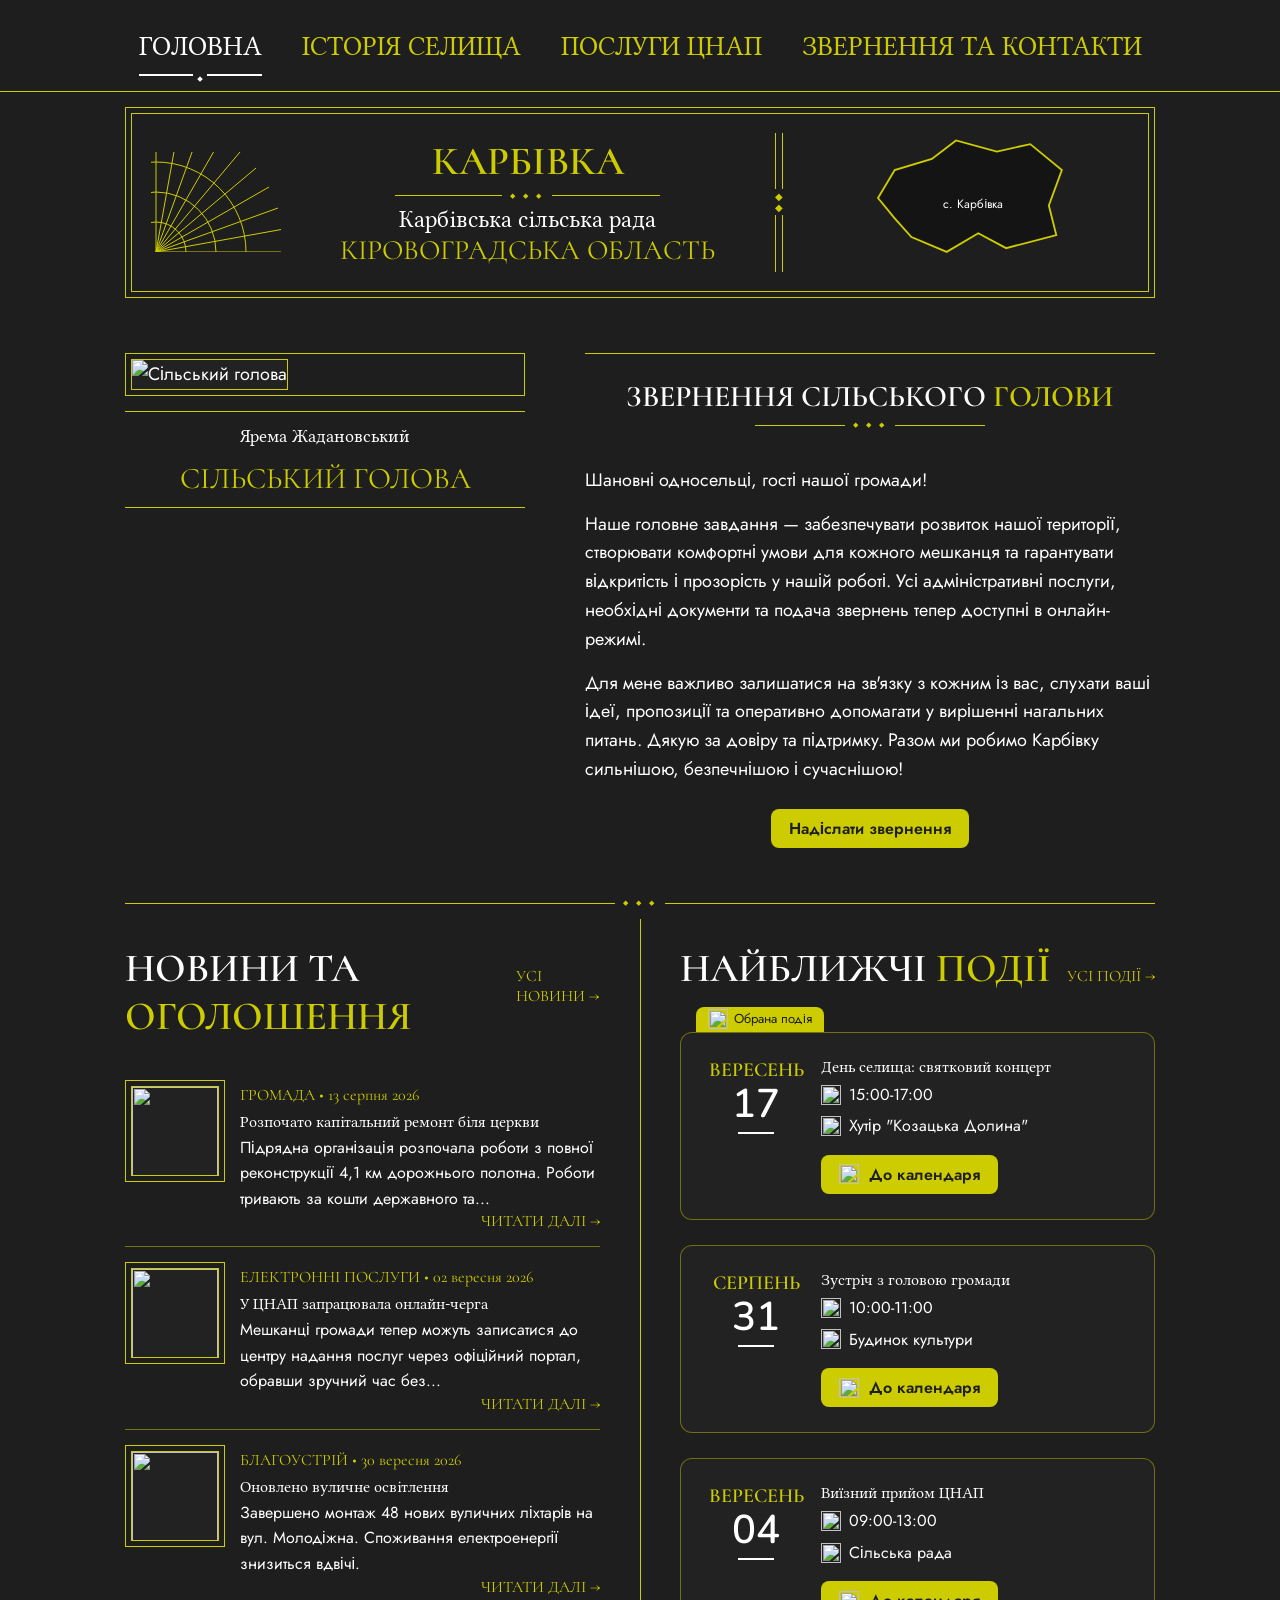
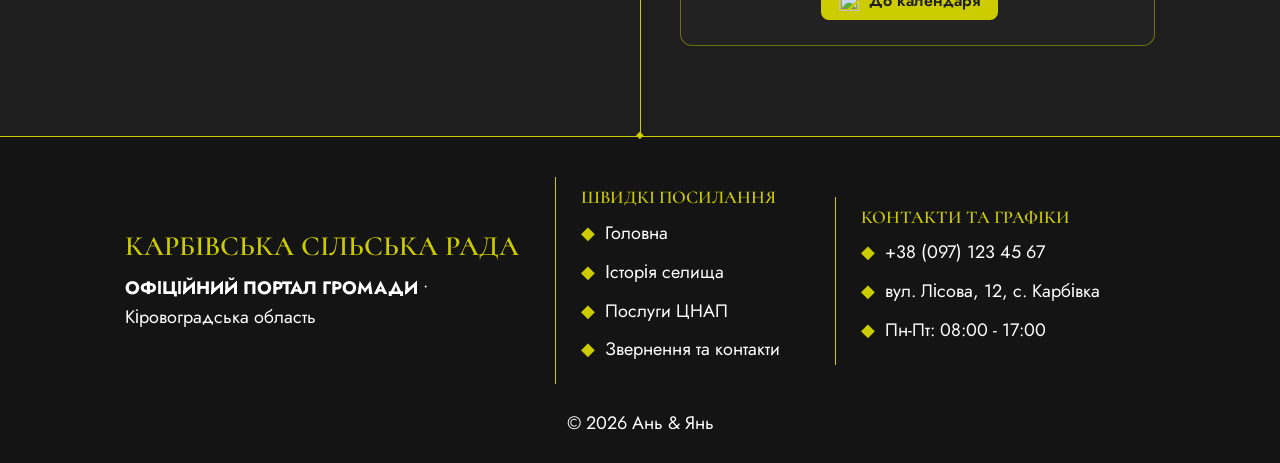
==== index.html @ 9ec7e007 "Individual task" ====
<!doctype html>
<html lang="uk">
	<head>
		<meta charset="utf-8" />
		<meta name="viewport" content="width=device-width,initial-scale=1" />
		<title>Головна — Карбівська сільська рада</title>
		<link rel="stylesheet" href="css/reset.css" />
		<link rel="stylesheet" href="css/base.css" />
		<link rel="stylesheet" href="css/components.css" />
		<link rel="stylesheet" href="css/layout.css" />
		<link rel="stylesheet" href="css/home.css" />
		<link rel="stylesheet" href="css/responsive.css" />
	</head>
	<body data-p="home">
		<!-- Шапка сайту -->
		<header class="top">
			<button class="burger" aria-label="Меню">
				<img class="" src="img/icons/menu.svg" alt="" />
			</button>
			<nav id="nav">
				<a href="index.html" class="on">Головна</a>
				<a href="history.html">Історія селища</a>
				<a href="services.html">Послуги ЦНАП</a>
				<a href="contact.html">Звернення та контакти</a>
			</nav>
		</header>
		<main>
			<section class="wrap">
				<div class="frame ban">
					<svg class="fan" viewBox="0 0 120 100" aria-hidden="true">
						<line x1="0" y1="100" x2="130" y2="100" />
						<line x1="0" y1="100" x2="128" y2="77" />
						<line x1="0" y1="100" x2="122" y2="56" />
						<line x1="0" y1="100" x2="113" y2="35" />
						<line x1="0" y1="100" x2="100" y2="16" />
						<line x1="0" y1="100" x2="84" y2="0" />
						<line x1="0" y1="100" x2="65" y2="-13" />
						<line x1="0" y1="100" x2="44" y2="-22" />
						<line x1="0" y1="100" x2="23" y2="-28" />
						<line x1="0" y1="100" x2="0" y2="-30" />
						<circle cx="0" cy="100" r="30" />
						<circle cx="0" cy="100" r="60" />
						<circle cx="0" cy="100" r="90" />
					</svg>
					<div class="bt">
						<h1>Карбівка</h1>
						<div class="dv"></div>
						<h2>Карбівська сільська рада</h2>
						<p>Кіровоградська область</p>
					</div>
					<span class="sep"></span>
					<div class="mapbox">
						<svg class="map" viewBox="0 0 220 140" aria-hidden="true">
							<path
								d="M12 70 L30 40 L70 28 L96 8 L140 20 L176 12 L210 40 L196 78 L204 110 L150 124 L120 108 L86 128 L48 112 L30 92Z"
							/>
						</svg>
						<small>с. Карбівка</small>
					</div>
				</div>
			</section>
			<section class="wrap addr">
				<figure class="mayor">
					<div class="pframe"><img src="img/mayor.jpg" alt="Сільський голова" /></div>
					<figcaption>
						<span>Ярема Жадановський</span>
						<b>Сільський голова</b>
					</figcaption>
				</figure>
				<div class="mtxt">
					<h2 class="ttl">
						ЗВЕРНЕННЯ СІЛЬСЬКОГО
						<em>ГОЛОВИ</em>
					</h2>
					<div class="dv s"></div>
					<p>Шановні односельці, гості нашої громади!</p>
					<p>
						Наше головне завдання — забезпечувати розвиток нашої території, створювати комфортні
						умови для кожного мешканця та гарантувати відкритість і прозорість у нашій роботі. Усі
						адміністративні послуги, необхідні документи та подача звернень тепер доступні в
						онлайн-режимі.
					</p>
					<p>
						Для мене важливо залишатися на зв'язку з кожним із вас, слухати ваші ідеї, пропозиції та
						оперативно допомагати у вирішенні нагальних питань. Дякую за довіру та підтримку. Разом
						ми робимо Карбівку сильнішою, безпечнішою і сучаснішою!
					</p>
					<a class="btn" href="contact.html">Надіслати звернення</a>
				</div>
			</section>
			<div class="wrap"><div class="dv"></div></div>
			<section class="wrap two">
				<div>
					<div class="hd">
						<h2>
							НОВИНИ ТА
							<em>ОГОЛОШЕННЯ</em>
						</h2>
						<a href="#">УСІ НОВИНИ →</a>
					</div>
					<article class="nw">
						<div class="pframe"><img src="img/n1.jpg" alt="" /></div>
						<div>
							<small>ГРОМАДА • 13 серпня 2026</small>
							<h3>Розпочато капітальний ремонт біля церкви</h3>
							<p>
								Підрядна організація розпочала роботи з повної реконструкції 4,1 км дорожнього
								полотна. Роботи тривають за кошти державного та...
							</p>
							<a href="#">ЧИТАТИ ДАЛІ →</a>
						</div>
					</article>
					<article class="nw">
						<div class="pframe"><img src="img/n2.jpg" alt="" /></div>
						<div>
							<small>ЕЛЕКТРОННІ ПОСЛУГИ • 02 вересня 2026</small>
							<h3>У ЦНАП запрацювала онлайн-черга</h3>
							<p>
								Мешканці громади тепер можуть записатися до центру надання послуг через офіційний
								портал, обравши зручний час без...
							</p>
							<a href="#">ЧИТАТИ ДАЛІ →</a>
						</div>
					</article>
					<article class="nw">
						<div class="pframe"><img src="img/n3.jpg" alt="" /></div>
						<div>
							<small>БЛАГОУСТРІЙ • 30 вересня 2026</small>
							<h3>Оновлено вуличне освітлення</h3>
							<p>
								Завершено монтаж 48 нових вуличних ліхтарів на вул. Молодіжна. Споживання
								електроенергії знизиться вдвічі.
							</p>
							<a href="#">ЧИТАТИ ДАЛІ →</a>
						</div>
					</article>
				</div>
				<div>
					<div class="hd">
						<h2>
							НАЙБЛИЖЧІ
							<em>ПОДІЇ</em>
						</h2>
						<a href="#">УСІ ПОДІЇ →</a>
					</div>
					<article class="card evt" data-date="2026-09-17" data-from="15:00" data-to="17:00">
						<span class="tag">
							<img class="ic" src="img/icons/star.svg" alt="" />
							Обрана подія
						</span>
						<div class="dt">
							ВЕРЕСЕНЬ
							<b>17</b>
						</div>
						<div>
							<h3>День селища: святковий концерт</h3>
							<p>
								<img class="ic" src="img/icons/clock.svg" alt="" />
								15:00-17:00
							</p>
							<p>
								<img class="ic" src="img/icons/location.svg" alt="" />
								<span class="pl">Хутір "Козацька Долина"</span>
							</p>
							<button class="btn" type="button">
								<img class="ic" src="img/icons/calendar.svg" alt="" />
								До календаря
							</button>
						</div>
					</article>
					<article class="card evt" data-date="2026-08-31" data-from="10:00" data-to="11:00">
						<div class="dt">
							СЕРПЕНЬ
							<b>31</b>
						</div>
						<div>
							<h3>Зустріч з головою громади</h3>
							<p>
								<img class="ic" src="img/icons/clock.svg" alt="" />
								10:00-11:00
							</p>
							<p>
								<img class="ic" src="img/icons/location.svg" alt="" />
								<span class="pl">Будинок культури</span>
							</p>
							<button class="btn" type="button">
								<img class="ic" src="img/icons/calendar.svg" alt="" />
								До календаря
							</button>
						</div>
					</article>
					<article class="card evt" data-date="2026-09-04" data-from="09:00" data-to="13:00">
						<div class="dt">
							ВЕРЕСЕНЬ
							<b>04</b>
						</div>
						<div>
							<h3>Виїзний прийом ЦНАП</h3>
							<p>
								<img class="ic" src="img/icons/clock.svg" alt="" />
								09:00-13:00
							</p>
							<p>
								<img class="ic" src="img/icons/location.svg" alt="" />
								<span class="pl">Сільська рада</span>
							</p>
							<button class="btn" type="button">
								<img class="ic" src="img/icons/calendar.svg" alt="" />
								До календаря
							</button>
						</div>
					</article>
				</div>
			</section>
		</main>
		<!-- Футер сайту -->
		<footer class="ft">
			<div class="wrap fg">
				<div>
					<h3>Карбівська сільська рада</h3>
					<p>
						<b>ОФІЦІЙНИЙ ПОРТАЛ ГРОМАДИ</b>
						• Кіровоградська область
					</p>
				</div>
				<div class="fc">
					<h4>Швидкі посилання</h4>
					<a href="index.html">Головна</a>
					<a href="history.html">Історія селища</a>
					<a href="services.html">Послуги ЦНАП</a>
					<a href="contact.html">Звернення та контакти</a>
				</div>
				<div class="fc">
					<h4>Контакти та графіки</h4>
					<p>+38 (097) 123 45 67</p>
					<p>вул. Лісова, 12, с. Карбівка</p>
					<p>Пн-Пт: 08:00 - 17:00</p>
				</div>
			</div>
			<p class="cp">© 2026 Ань &amp; Янь</p>
		</footer>
		<script src="js/common/utils.js"></script>
		<script src="js/common/nav.js"></script>
		<script src="js/pages/home.js"></script>
	</body>
</html>
---- css/base.css ----
/* Шрифти з Google Fonts */
@import url("https://fonts.googleapis.com/css2?family=Cormorant:wght@500;600;700&family=Jost:wght@400;500;600&family=Libertinus+Serif:wght@400;600&family=Nunito:wght@600;700&display=swap");

:root {
	/* ширина сторінки */
	--width: 1440px;
	--content-width: 1190px;

	/* кольори */
	--color-accent: #CCCC00;
	--color-bg: #1E1E1E;
	--color-bg-dark: #141414;
	--color-white: #FFFFFF;
	--color-text: #FFFFFF;
	--color-card: #222222;
	--color-muted: #B9B9A8;
	--color-error: #FF7A6B;

	/* шрифти */
	--font-head: "Cormorant", Georgia, serif;
	--font-menu: "Libertinus Serif", Georgia, serif;
	--font-text: "Jost", Arial, sans-serif;
	--font-num: "Nunito", Arial, sans-serif;

	/* жирність шрифту */
	--fw-regular: 400;
	--fw-medium: 500;
	--fw-semibold: 600;
	--fw-bold: 700;

	/* розміри тексту */
	--size-menu: 30px; /* пункти меню */
	--size-h1: 48px; /* назва сайту в банері */
	--size-h2: 40px; /* заголовки секцій */
	--size-h3: 22px; /* підзаголовки */
	--size-num: 40px; /* числа (дати подій) */
	--size-p: 18px; /* основний текст */

	/* відступи */
	--space-xs: 10px;
	--space-sm: 15px;
	--space-md: 25px;
	--space-lg: 40px;
	--space-side: 125px; /* бокові поля контенту */
	--space-top: 40px; /* відступ зверху */

	/* скруглення кутів */
	--radius-sm: 8px;
	--radius-md: 10px;
}

html {
	scroll-behavior: smooth;
}

body {
	font-family: var(--font-text);
	font-weight: var(--fw-regular);
	font-size: var(--size-p);
	line-height: 1.6;
	color: var(--color-text);
	background: var(--color-bg);
	overflow-x: hidden;
}

a {
	color: inherit;
}

h1, h2, h3, h4 {
	font-family: var(--font-head);
	font-weight: var(--fw-semibold);
	line-height: 1.2;
	color: var(--color-accent);
	text-transform: uppercase;
}

h1 { font-size: var(--size-h1); }
h2 { font-size: var(--size-h2); }
h3 { font-size: var(--size-h3); }
h4 { font-size: var(--size-p); }

em {
	font-style: normal;
	color: var(--color-accent);
}

/* Контейнер контенту з боковими полями */
.wrap {
	max-width: var(--width);
	margin: 0 auto;
	padding-inline: var(--space-side);
}

/* Вертикальні відступи секцій */
.sec {
	padding-block: var(--space-lg);
}

/* Темний фон секції */
.alt {
	background: var(--color-bg-dark);
	--bg-sec: var(--color-bg-dark);
}
---- css/components.css ----
/* Елементи, що повторюються: заголовки, розділювачі, кнопки, рамки, картки, іконки */

.ttl {
	text-align: center;
	font-size: clamp(26px, 4vw, var(--size-h2));
	margin-bottom: var(--space-xs);
}
.dv {
	position: relative;
	height: 1px;
	background: var(--color-accent);
	margin: var(--space-sm) 0;
}
.dv::after {
	content: '◆ ◆ ◆';
	position: absolute;
	left: 50%;
	top: 50%;
	transform: translate(-50%, -50%);
	padding: 0 8px;
	background: var(--bg-sec, var(--color-bg));
	color: var(--color-accent);
	font-size: 7px;
	line-height: 1;
	letter-spacing: 3px;
	white-space: nowrap;
}
.dv.s {
	width: 230px;
	margin: 0 auto var(--space-lg);
}
.btn {
	display: inline-flex;
	align-items: center;
	gap: var(--space-xs);
	background: var(--color-accent);
	color: var(--color-bg);
	font: var(--fw-semibold) 16px var(--font-text);
	padding: 8px 18px;
	border-radius: var(--radius-sm);
	transition: 0.2s;
}
.btn:hover {
	box-shadow: 0 0 14px var(--color-accent);
}
.btn.full {
	display: flex;
	justify-content: center;
	margin-top: var(--space-sm);
}
.frame {
	border: 1px solid var(--color-accent);
	outline: 1px solid var(--color-accent);
	outline-offset: -7px;
	padding: var(--space-md);
}
.pframe {
	border: 1px solid var(--color-accent);
	padding: 5px;
}
.pframe img {
	width: 100%;
	border: 1px solid var(--color-accent);
	object-fit: cover;
	background: var(--color-card);
}
.card {
	background: var(--color-card);
	border: 1px solid rgba(204, 204, 0, 0.45);
	border-radius: 12px;
	padding: var(--space-md);
	transition: 0.25s;
}
.card:hover {
	border-color: var(--color-accent);
	box-shadow: 0 0 22px rgba(204, 204, 0, 0.45);
}
.dia {
	display: grid;
	place-items: center;
	flex: none;
	width: 44px;
	height: 44px;
	margin: 8px 16px 8px 8px;
	border: 1px solid var(--color-accent);
	transform: rotate(45deg);
}
.dia img {
	transform: rotate(-45deg);
	width: 20px;
	height: 20px;
}
.sq {
	display: grid;
	place-items: center;
	flex: none;
	width: 40px;
	height: 40px;
	border: 1px solid var(--color-accent);
}
.sq img {
	width: 20px;
	height: 20px;
}
.ic {
	display: inline-block;
	width: 20px;
	height: 20px;
	vertical-align: middle;
}
.grid3 {
	display: grid;
	grid-template-columns: repeat(3, 1fr);
	gap: var(--space-md);
}
.grid3 h3 {
	display: flex;
	align-items: center;
	gap: var(--space-sm);
	margin-bottom: var(--space-sm);
}
.grid3 ul {
	list-style: none;
}
.grid3 li {
	margin: var(--space-xs) 0;
}
.grid3 li::before {
	content: '◆';
	color: var(--color-accent);
	font-size: 10px;
	margin-right: var(--space-xs);
}
.grid3 p {
	margin: var(--space-xs) 0;
}
.grid3.o {
	grid-template-columns: repeat(6, 1fr);
}
.o .card {
	grid-column: span 2;
}
.o .card:nth-child(4) {
	grid-column: 2/4;
}
.o .card:nth-child(5) {
	grid-column: 4/6;
}
.mut {
	text-align: center;
	color: var(--color-muted);
}
---- css/layout.css ----
/* Шапка з меню, бургер і футер (спільні для всіх сторінок) */

.top {
	padding: var(--space-md) var(--space-side) var(--space-sm);
	border-bottom: 1px solid var(--color-accent);
	text-align: center;
}
.burger {
	display: none;
	margin: 0 auto;
	padding: 6px 12px;
	border: 1px solid var(--color-accent);
}
.burger img {
	width: 26px;
}
nav {
	display: flex;
	justify-content: center;
	gap: clamp(20px, 3.5vw, var(--space-lg));
}
nav a {
	position: relative;
	padding-bottom: 6px;
	font-family: var(--font-menu);
	font-size: clamp(18px, 2.1vw, var(--size-menu));
	text-transform: uppercase;
	color: var(--color-accent);
}
nav a.on {
	color: var(--color-white);
	border-bottom: 2px solid var(--color-white);
}
nav a.on::after {
	content: '◆';
	position: absolute;
	left: 50%;
	bottom: -9px;
	transform: translateX(-50%);
	padding: 0 4px;
	background: var(--color-bg);
	color: var(--color-white);
	font-size: 9px;
	line-height: 1;
}
.ft {
	position: relative;
	border-top: 1px solid var(--color-accent);
	background: var(--color-bg-dark);
	padding-top: var(--space-lg);
}
.ft::before {
	content: '◆';
	position: absolute;
	top: -7px;
	left: 50%;
	transform: translateX(-50%);
	color: var(--color-accent);
	font-size: 10px;
	line-height: 1;
}
.fg {
	display: grid;
	grid-template-columns: 1fr 280px 320px;
	align-items: center;
}
.fg > div {
	padding: var(--space-xs) var(--space-md);
}
.fg > div:first-child {
	padding-left: 0;
}
.fg h3 {
	font-size: 28px;
	margin-bottom: var(--space-xs);
}
.fc {
	border-left: 1px solid var(--color-accent);
}
.fc h4 {
	margin-bottom: var(--space-xs);
}
.fc a,
.fc p {
	display: block;
	margin: var(--space-xs) 0;
}
.fc a::before,
.fc p::before {
	content: '◆';
	color: var(--color-accent);
	margin-right: var(--space-xs);
}
.cp {
	padding: var(--space-md);
	text-align: center;
}
---- css/home.css ----
/* Головна: банер, звернення голови, новини та події */

.ban {
	display: grid;
	grid-template-columns: 140px 1fr 30px 320px;
	align-items: center;
	gap: var(--space-sm);
	margin-block: var(--space-sm);
}
.fan {
	width: 130px;
	height: 100px;
	fill: none;
	stroke: var(--color-accent);
	stroke-width: 1;
}
.bt {
	text-align: center;
}
.bt h1 {
	font-size: clamp(32px, 4vw, var(--size-h2));
}
.bt .dv {
	width: 60%;
	margin: var(--space-xs) auto;
}
.bt h2 {
	font: var(--fw-regular) 24px var(--font-menu);
	color: var(--color-white);
	text-transform: none;
}
.bt p {
	font: var(--fw-regular) 28px var(--font-head);
	color: var(--color-accent);
	text-transform: uppercase;
}
.sep {
	position: relative;
	justify-self: center;
	align-self: stretch;
	width: 8px;
	border-inline: 1px solid var(--color-accent);
}
.sep::after {
	content: '◆\A◆';
	white-space: pre;
	position: absolute;
	top: 50%;
	left: 50%;
	transform: translate(-50%, -50%);
	padding: 2px 0;
	background: var(--color-bg);
	color: var(--color-accent);
	font-size: 10px;
	line-height: 1.1;
}
.mapbox {
	position: relative;
}
.map {
	width: 100%;
	height: 130px;
	fill: var(--color-bg-dark);
	stroke: var(--color-accent);
	stroke-width: 2;
}
.mapbox small {
	position: absolute;
	left: 42%;
	top: 45%;
	font-size: 12px;
}
.addr {
	display: grid;
	grid-template-columns: 400px 1fr;
	gap: 60px;
	padding-block: var(--space-lg);
}
.mayor img {
	aspect-ratio: 4/5;
}
.mayor figcaption {
	margin-top: var(--space-sm);
	padding: var(--space-xs) 0;
	border-block: 1px solid var(--color-accent);
	text-align: center;
}
.mayor span {
	display: block;
	font-family: var(--font-menu);
}
.mayor b {
	display: block;
	margin-top: var(--space-xs);
	font: var(--fw-regular) 30px var(--font-head);
	color: var(--color-accent);
	text-transform: uppercase;
}
.mtxt {
	border-top: 1px solid var(--color-accent);
	padding-top: var(--space-md);
}
.mtxt .ttl {
	color: var(--color-white);
	font-size: 30px;
}
.mtxt p {
	margin: var(--space-sm) 0;
}
.mtxt .btn {
	display: flex;
	width: max-content;
	margin: var(--space-md) auto 0;
}
.two {
	position: relative;
	display: grid;
	grid-template-columns: 1fr 1fr;
	padding-bottom: var(--space-lg);
}
.two::before {
	content: '';
	position: absolute;
	left: 50%;
	top: 0;
	bottom: 0;
	border-left: 1px solid var(--color-accent);
}
.two > div {
	padding: var(--space-md) var(--space-lg);
}
.two > div:first-child {
	padding-left: 0;
}
.two > div:last-child {
	padding-right: 0;
}
.hd {
	display: flex;
	justify-content: space-between;
	align-items: baseline;
	margin-bottom: var(--space-md);
}
.hd h2 {
	color: var(--color-white);
}
.hd a {
	font: 16px var(--font-head);
	color: var(--color-accent);
}
.nw {
	display: grid;
	grid-template-columns: 100px 1fr;
	gap: var(--space-sm);
	padding: var(--space-sm) 0;
	border-bottom: 1px solid rgba(204, 204, 0, 0.5);
}
.nw:last-child {
	border: 0;
}
.nw .pframe {
	align-self: start;
}
.nw .pframe img {
	height: 90px;
}
.nw small {
	font: var(--fw-regular) 16px var(--font-head);
	color: var(--color-accent);
}
.nw h3 {
	margin: 4px 0;
	font: var(--fw-regular) 16px var(--font-menu);
	color: var(--color-white);
	text-transform: none;
}
.nw p {
	font-size: 16px;
}
.nw a {
	display: block;
	text-align: right;
	font: 16px var(--font-head);
	color: var(--color-accent);
}
.evt {
	position: relative;
	display: grid;
	grid-template-columns: 100px 1fr;
	gap: var(--space-sm);
	margin-bottom: var(--space-md);
}
.evt:nth-of-type(1) {
	margin-top: var(--space-lg);
}
.evt .tag {
	position: absolute;
	top: -26px;
	left: var(--space-sm);
	display: flex;
	align-items: center;
	gap: 6px;
	padding: 2px 12px;
	border-radius: 8px 8px 0 0;
	background: var(--color-accent);
	color: var(--color-bg);
	font-size: 13px;
}
.dt {
	text-align: center;
	font: var(--fw-semibold) 20px var(--font-head);
	color: var(--color-accent);
}
.dt b {
	display: block;
	font: var(--fw-semibold) var(--size-num)/1.1 var(--font-num);
	color: var(--color-white);
}
.dt b::after {
	content: '';
	display: block;
	width: 36px;
	margin: 6px auto 0;
	border-bottom: 2px solid var(--color-white);
}
.evt h3 {
	font: 16px var(--font-menu);
	color: var(--color-white);
	text-transform: none;
}
.evt p {
	display: flex;
	align-items: center;
	gap: 8px;
	margin: 6px 0;
	font-size: 16px;
}
.evt .btn {
	margin: var(--space-xs) 0 0 auto;
}
---- css/responsive.css ----
/* Адаптивність: до 1200px, планшет (до 900px), телефон (до 600px) */

@media (max-width: 1200px) {
	:root {
		--space-side: 40px;
	}
	.ban {
		grid-template-columns: 100px 1fr 24px 240px;
	}
	.addr {
		grid-template-columns: 320px 1fr;
		gap: var(--space-lg);
	}
	.fg {
		grid-template-columns: 1fr 1fr;
	}
	.cg {
		padding: var(--space-lg);
	}
}
@media (max-width: 900px) {
	.burger {
		display: block;
	}
	nav {
		display: none;
		flex-direction: column;
		gap: 0;
		margin-top: var(--space-sm);
	}
	nav.open {
		display: flex;
	}
	nav a {
		padding: 10px 0;
	}
	nav a.on::after {
		display: none;
	}
	.ban,
	.addr,
	.two,
	.ev,
	.cg,
	.fg {
		grid-template-columns: 1fr;
	}
	.fan,
	.sep,
	.two::before {
		display: none;
	}
	.two > div {
		padding-inline: 0;
	}
	.grid3,
	.grid3.o {
		grid-template-columns: 1fr 1fr;
	}
	.o .card {
		grid-column: auto !important;
	}
	.ev.r figure {
		order: 0;
	}
	.ev.r > div {
		text-align: left;
	}
	.mayor {
		max-width: 380px;
		margin: 0 auto;
	}
	.fc {
		border-left: 0;
	}
	.fg > div {
		padding-inline: 0;
	}
}
@media (max-width: 600px) {
	:root {
		--space-side: 20px;
	}
	.grid3,
	.grid3.o,
	.types,
	.g2 {
		grid-template-columns: 1fr;
	}
	.tip2 {
		width: 150px;
		font-size: 14px;
	}
	.tip2 .gem {
		display: none;
	}
	.pt {
		font-size: 16px;
	}
	.evt {
		grid-template-columns: 70px 1fr;
	}
	.fr {
		flex-wrap: wrap;
	}
	.fm {
		padding: var(--space-md) var(--space-sm);
	}
	.hd {
		flex-direction: column;
	}
	.dv.s {
		width: 60%;
	}
}
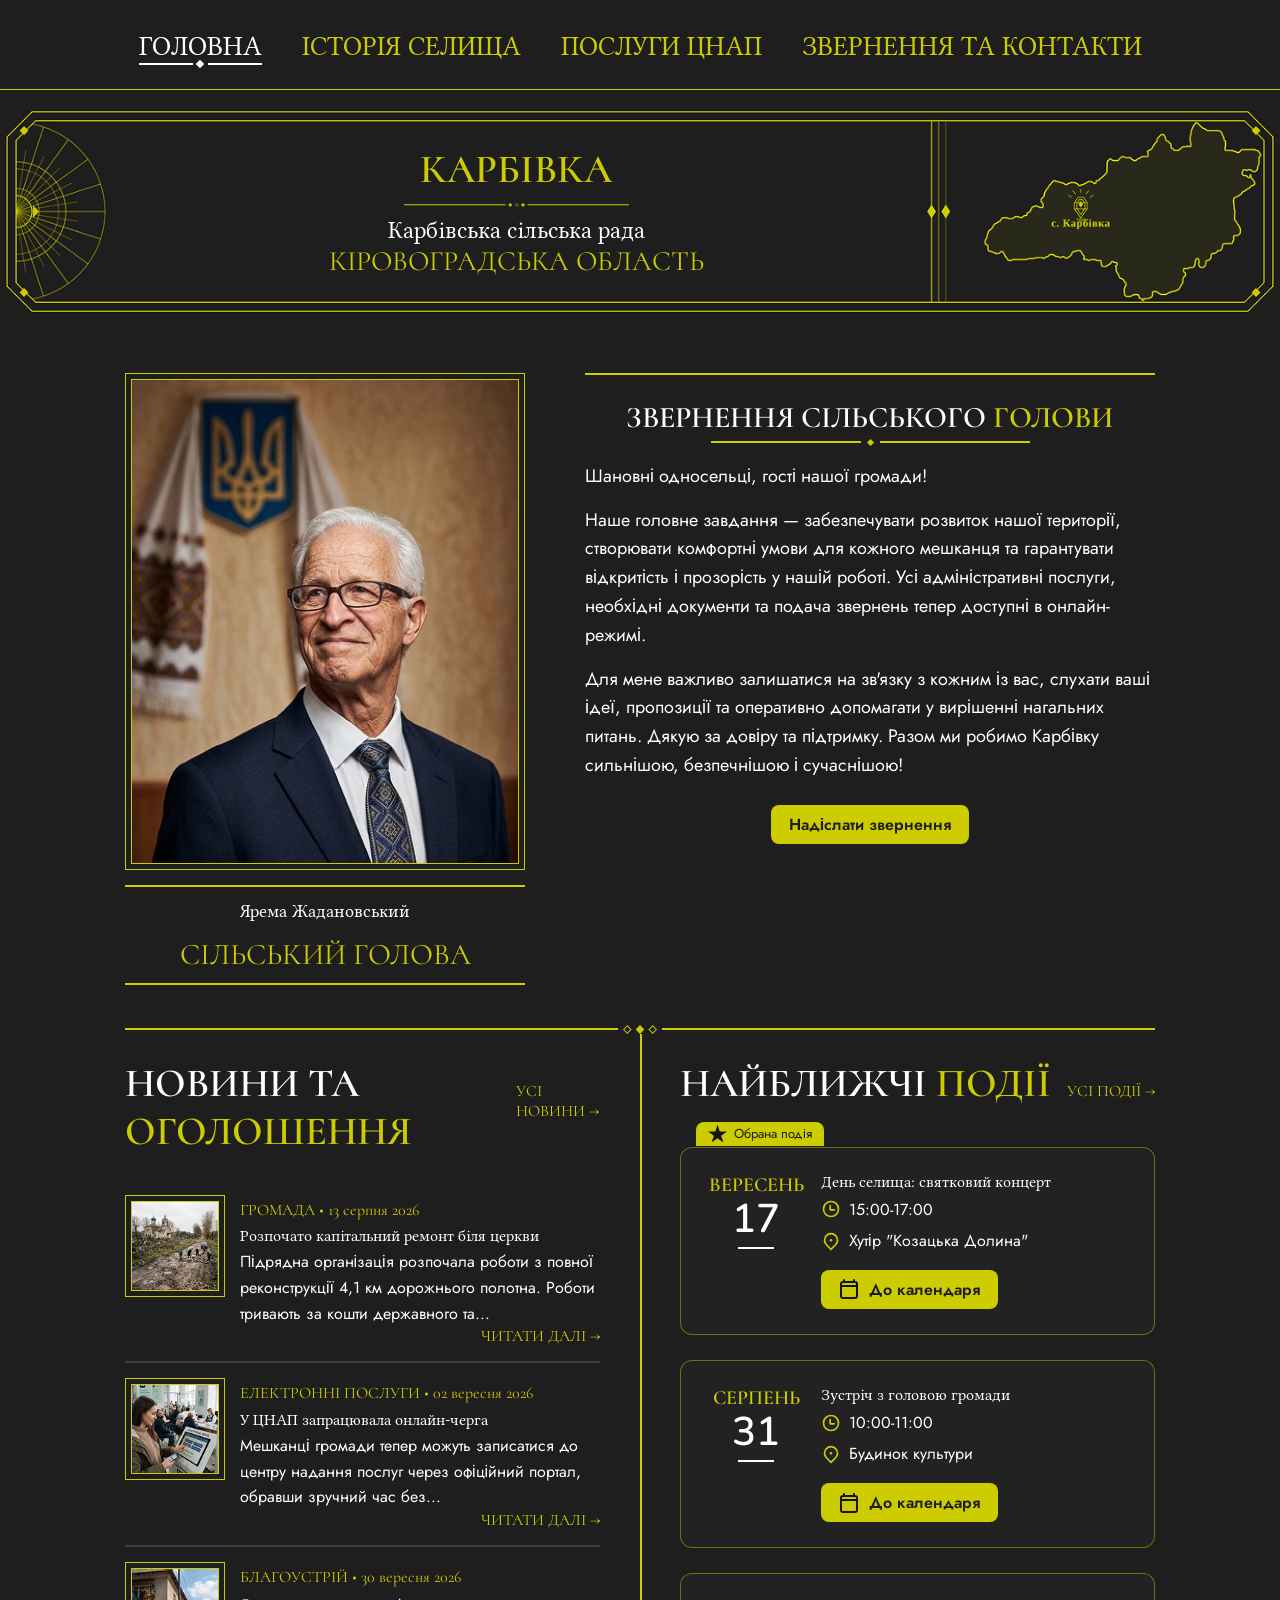
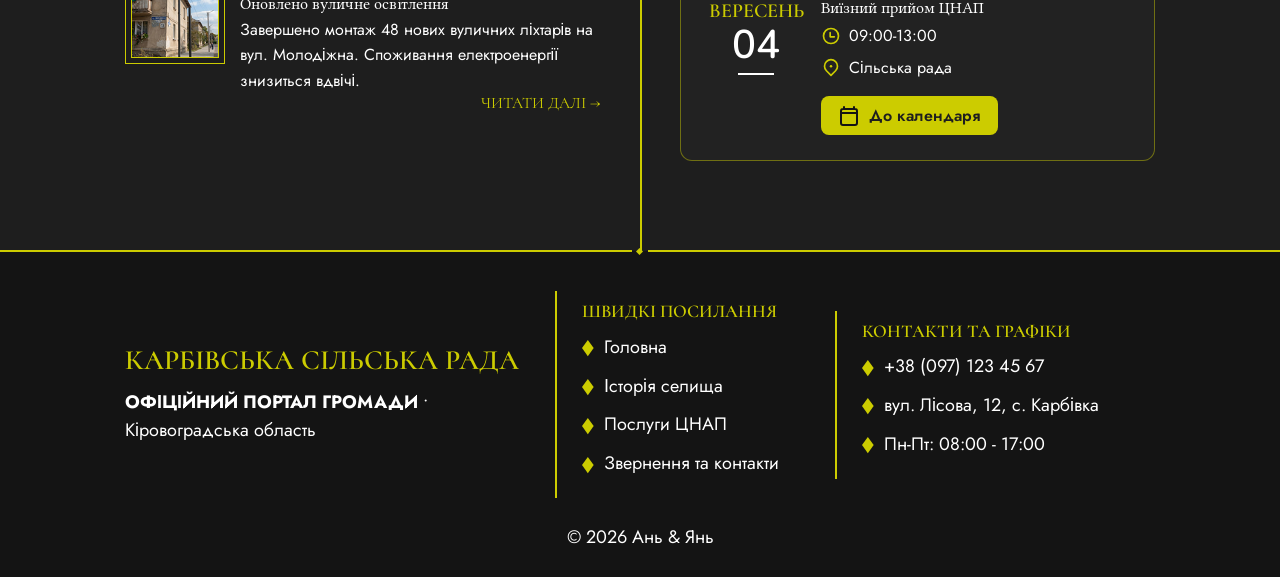
==== commit 8328b73b: "Коміт 1" ====
--- a/index.html
+++ b/index.html
@@ -25,38 +25,12 @@
 			</nav>
 		</header>
 		<main>
-			<section class="wrap">
-				<div class="frame ban">
-					<svg class="fan" viewBox="0 0 120 100" aria-hidden="true">
-						<line x1="0" y1="100" x2="130" y2="100" />
-						<line x1="0" y1="100" x2="128" y2="77" />
-						<line x1="0" y1="100" x2="122" y2="56" />
-						<line x1="0" y1="100" x2="113" y2="35" />
-						<line x1="0" y1="100" x2="100" y2="16" />
-						<line x1="0" y1="100" x2="84" y2="0" />
-						<line x1="0" y1="100" x2="65" y2="-13" />
-						<line x1="0" y1="100" x2="44" y2="-22" />
-						<line x1="0" y1="100" x2="23" y2="-28" />
-						<line x1="0" y1="100" x2="0" y2="-30" />
-						<circle cx="0" cy="100" r="30" />
-						<circle cx="0" cy="100" r="60" />
-						<circle cx="0" cy="100" r="90" />
-					</svg>
-					<div class="bt">
-						<h1>Карбівка</h1>
-						<div class="dv"></div>
-						<h2>Карбівська сільська рада</h2>
-						<p>Кіровоградська область</p>
-					</div>
-					<span class="sep"></span>
-					<div class="mapbox">
-						<svg class="map" viewBox="0 0 220 140" aria-hidden="true">
-							<path
-								d="M12 70 L30 40 L70 28 L96 8 L140 20 L176 12 L210 40 L196 78 L204 110 L150 124 L120 108 L86 128 L48 112 L30 92Z"
-							/>
-						</svg>
-						<small>с. Карбівка</small>
-					</div>
+			<section class="ban">
+				<div class="bt">
+					<h1>Карбівка</h1>
+					<div class="dv p"></div>
+					<h2>Карбівська сільська рада</h2>
+					<p>Кіровоградська область</p>
 				</div>
 			</section>
 			<section class="wrap addr">
@@ -72,7 +46,7 @@
 						ЗВЕРНЕННЯ СІЛЬСЬКОГО
 						<em>ГОЛОВИ</em>
 					</h2>
-					<div class="dv s"></div>
+					<div class="dv o"></div>
 					<p>Шановні односельці, гості нашої громади!</p>
 					<p>
 						Наше головне завдання — забезпечувати розвиток нашої території, створювати комфортні
@@ -88,7 +62,7 @@
 					<a class="btn" href="contact.html">Надіслати звернення</a>
 				</div>
 			</section>
-			<div class="wrap"><div class="dv"></div></div>
+			<div class="wrap"><div class="dvw"></div></div>
 			<section class="wrap two">
 				<div>
 					<div class="hd">
--- a/css/base.css
+++ b/css/base.css
@@ -1,5 +1,5 @@
 /* Шрифти з Google Fonts */
-@import url("https://fonts.googleapis.com/css2?family=Cormorant:wght@500;600;700&family=Jost:wght@400;500;600&family=Libertinus+Serif:wght@400;600&family=Nunito:wght@600;700&display=swap");
+@import url("https://fonts.googleapis.com/css2?family=Cormorant:wght@500;600;700&family=Jost:wght@400;500;600&family=Libertinus+Serif:wght@400;600;700&family=Nunito:wght@600;700&display=swap");
 
 :root {
 	/* ширина сторінки */
--- a/css/components.css
+++ b/css/components.css
@@ -1,152 +1,192 @@
-/* Елементи, що повторюються: заголовки, розділювачі, кнопки, рамки, картки, іконки */
+/*заголовки секцій*/
+.ttl {
+    text-align: center;
+    font-size: var(--size-h2);
+    line-height: 1.2;  
+    margin-bottom: 0;
+}
 
-.ttl {
-	text-align: center;
-	font-size: clamp(26px, 4vw, var(--size-h2));
-	margin-bottom: var(--space-xs);
+
+.ttl + .dv {
+    margin-top: 3px; /* відстанб між заголовком і роздільником */
 }
+
+
+/* Розділювач з двома пустими ромбами */
 .dv {
-	position: relative;
-	height: 1px;
-	background: var(--color-accent);
-	margin: var(--space-sm) 0;
+    --dv-mask: url("data:image/svg+xml,<svg xmlns='http://www.w3.org/2000/svg' width='439' height='9' viewBox='0 0 439 9' fill='none'><path d='M0 4H198' stroke='black' stroke-width='2'/><path d='M241 4H439' stroke='black' stroke-width='2'/><path d='M207.241 0.707107L210.778 4.24095L207.244 7.77817L203.707 4.24433L207.241 0.707107Z' stroke='black'/><path d='M220.241 0.707107L223.778 4.24095L220.244 7.77817L216.707 4.24433L220.241 0.707107Z' fill='black' stroke='black'/><path d='M232.241 0.707107L235.778 4.24095L232.244 7.77817L228.707 4.24433L232.241 0.707107Z' stroke='black'/></svg>");
+    width: min(439px, 100%);
+    aspect-ratio: 439 / 9;
+    margin-inline: auto;
+    background: var(--color-accent);
+    -webkit-mask: var(--dv-mask) center / 100% 100% no-repeat;
+    mask: var(--dv-mask) center / 100% 100% no-repeat;
 }
-.dv::after {
-	content: '◆ ◆ ◆';
-	position: absolute;
-	left: 50%;
-	top: 50%;
-	transform: translate(-50%, -50%);
-	padding: 0 8px;
-	background: var(--bg-sec, var(--color-bg));
-	color: var(--color-accent);
-	font-size: 7px;
-	line-height: 1;
-	letter-spacing: 3px;
-	white-space: nowrap;
+
+
+/* Розділювач з заповненими ромбами */
+.dv.s {
+    --dv-mask: url("data:image/svg+xml,<svg xmlns='http://www.w3.org/2000/svg' width='439' height='9' viewBox='0 0 439 9' fill='none'><path d='M0 4H198' stroke='black' stroke-width='2'/><path d='M241 4H439' stroke='black' stroke-width='2'/><path d='M207.241 0.707107L210.778 4.24095L207.244 7.77817L203.707 4.24433L207.241 0.707107Z' fill='black' stroke='black'/><path d='M220.241 0.707107L223.778 4.24095L220.244 7.77817L216.707 4.24433L220.241 0.707107Z' fill='black' stroke='black'/><path d='M232.241 0.707107L235.778 4.24095L232.244 7.77817L228.707 4.24433L232.241 0.707107Z' fill='black' stroke='black'/></svg>");
 }
-.dv.s {
-	width: 230px;
-	margin: 0 auto var(--space-lg);
+
+
+/* Розділювач з одним пустим ромбом*/
+.dv.p {
+    --dv-mask: url("data:image/svg+xml,<svg xmlns='http://www.w3.org/2000/svg' width='439' height='9' viewBox='0 0 439 9' fill='none'><path d='M0 4H198' stroke='black' stroke-width='2'/><path d='M241 4H439' stroke='black' stroke-width='2'/><path d='M207.241 0.707107L210.778 4.24095L207.244 7.77817L203.707 4.24433L207.241 0.707107Z' fill='black' stroke='black'/><path d='M220.241 0.707107L223.778 4.24095L220.244 7.77817L216.707 4.24433L220.241 0.707107Z' stroke='black'/><path d='M232.241 0.707107L235.778 4.24095L232.244 7.77817L228.707 4.24433L232.241 0.707107Z' fill='black' stroke='black'/></svg>");
 }
+
+
+/* Розділювач з одним ромбом*/
+.dv.o {
+    --dv-mask: url("data:image/svg+xml,<svg xmlns='http://www.w3.org/2000/svg' width='319' height='8' viewBox='0 0 319 8' fill='none'><path d='M0 3H150' stroke='black' stroke-width='2'/><path d='M169 3H319' stroke='black' stroke-width='2'/><polygon points='159.54,0 163.083,3.53 159.54,7.06 156,3.53' fill='black'/></svg>");
+
+
+    width: min(319px, 100%);
+    aspect-ratio: 319 / 8;
+}
+/* Розділювач на всб ширину*/
+.dvw {
+    --dvw-dia: url("data:image/svg+xml,<svg xmlns='http://www.w3.org/2000/svg' width='33.5' height='8.5' viewBox='0 0 33.5 8.5'><g fill='none' stroke='black' stroke-width='1'><polygon points='4.25,0.707 7.793,4.25 4.25,7.793 0.707,4.25'/><polygon points='29.25,0.707 32.793,4.25 29.25,7.793 25.707,4.25'/></g><polygon points='16.75,0 21,4.25 16.75,8.5 12.5,4.25' fill='black'/></svg>");
+    display: block;
+    width: 100%;
+    height: 9px;
+    background: var(--color-accent);
+    -webkit-mask:
+        linear-gradient(#000, #000) left center / calc(50% - 21.75px) 2px no-repeat,
+        linear-gradient(#000, #000) right center / calc(50% - 21.75px) 2px no-repeat,
+        var(--dvw-dia) center / 33.5px 8.5px no-repeat;
+    mask:
+        linear-gradient(#000, #000) left center / calc(50% - 21.75px) 2px no-repeat,
+        linear-gradient(#000, #000) right center / calc(50% - 21.75px) 2px no-repeat,
+        var(--dvw-dia) center / 33.5px 8.5px no-repeat;
+}
+
+
+
+
+
+
 .btn {
-	display: inline-flex;
-	align-items: center;
-	gap: var(--space-xs);
-	background: var(--color-accent);
-	color: var(--color-bg);
-	font: var(--fw-semibold) 16px var(--font-text);
-	padding: 8px 18px;
-	border-radius: var(--radius-sm);
-	transition: 0.2s;
+    display: inline-flex;
+    align-items: center;
+    gap: var(--space-xs);
+    background: var(--color-accent);
+    color: var(--color-bg);
+    font: var(--fw-semibold) 16px var(--font-text);
+    padding: 8px 18px;
+    border-radius: var(--radius-sm);
+    transition: 0.2s;
 }
 .btn:hover {
-	box-shadow: 0 0 14px var(--color-accent);
+    box-shadow: 0 0 14px var(--color-accent);
 }
 .btn.full {
-	display: flex;
-	justify-content: center;
-	margin-top: var(--space-sm);
+    display: flex;
+    justify-content: center;
+    margin-top: var(--space-sm);
 }
 .frame {
-	border: 1px solid var(--color-accent);
-	outline: 1px solid var(--color-accent);
-	outline-offset: -7px;
-	padding: var(--space-md);
+    border: 1px solid var(--color-accent);
+    outline: 1px solid var(--color-accent);
+    outline-offset: -7px;
+    padding: var(--space-md);
 }
 .pframe {
-	border: 1px solid var(--color-accent);
-	padding: 5px;
+    border: 1px solid var(--color-accent);
+    padding: 5px;
 }
 .pframe img {
-	width: 100%;
-	border: 1px solid var(--color-accent);
-	object-fit: cover;
-	background: var(--color-card);
+    width: 100%;
+    border: 1px solid var(--color-accent);
+    object-fit: cover;
+    background: var(--color-card);
 }
 .card {
-	background: var(--color-card);
-	border: 1px solid rgba(204, 204, 0, 0.45);
-	border-radius: 12px;
-	padding: var(--space-md);
-	transition: 0.25s;
+    background: var(--color-card);
+    border: 1px solid rgba(204, 204, 0, 0.45);
+    border-radius: 12px;
+    padding: var(--space-md);
+    transition: 0.25s;
 }
 .card:hover {
-	border-color: var(--color-accent);
-	box-shadow: 0 0 22px rgba(204, 204, 0, 0.45);
+    border-color: var(--color-accent);
+    box-shadow: 0 0 22px rgba(204, 204, 0, 0.45);
 }
 .dia {
-	display: grid;
-	place-items: center;
-	flex: none;
-	width: 44px;
-	height: 44px;
-	margin: 8px 16px 8px 8px;
-	border: 1px solid var(--color-accent);
-	transform: rotate(45deg);
+    display: grid;
+    place-items: center;
+    flex: none;
+    width: 44px;
+    height: 44px;
+    margin: 8px 16px 8px 8px;
+    border: 1px solid var(--color-accent);
+    transform: rotate(45deg);
 }
 .dia img {
-	transform: rotate(-45deg);
-	width: 20px;
-	height: 20px;
+    transform: rotate(-45deg);
+    width: 20px;
+    height: 20px;
 }
 .sq {
-	display: grid;
-	place-items: center;
-	flex: none;
-	width: 40px;
-	height: 40px;
-	border: 1px solid var(--color-accent);
+    display: grid;
+    place-items: center;
+    flex: none;
+    width: 40px;
+    height: 40px;
+    border: 1px solid var(--color-accent);
 }
 .sq img {
-	width: 20px;
-	height: 20px;
+    width: 20px;
+    height: 20px;
 }
 .ic {
-	display: inline-block;
-	width: 20px;
-	height: 20px;
-	vertical-align: middle;
+    display: inline-block;
+    width: 20px;
+    height: 20px;
+    vertical-align: middle;
 }
 .grid3 {
-	display: grid;
-	grid-template-columns: repeat(3, 1fr);
-	gap: var(--space-md);
+    display: grid;
+    grid-template-columns: repeat(3, 1fr);
+    gap: var(--space-md);
 }
 .grid3 h3 {
-	display: flex;
-	align-items: center;
-	gap: var(--space-sm);
-	margin-bottom: var(--space-sm);
+    display: flex;
+    align-items: center;
+    gap: var(--space-sm);
+    margin-bottom: var(--space-sm);
 }
 .grid3 ul {
-	list-style: none;
+    list-style: none;
 }
 .grid3 li {
-	margin: var(--space-xs) 0;
+    margin: var(--space-xs) 0;
 }
 .grid3 li::before {
-	content: '◆';
-	color: var(--color-accent);
-	font-size: 10px;
-	margin-right: var(--space-xs);
+    content: '◆';
+    color: var(--color-accent);
+    font-size: 10px;
+    margin-right: var(--space-xs);
 }
 .grid3 p {
-	margin: var(--space-xs) 0;
+    margin: var(--space-xs) 0;
 }
 .grid3.o {
-	grid-template-columns: repeat(6, 1fr);
+    grid-template-columns: repeat(6, 1fr);
 }
 .o .card {
-	grid-column: span 2;
+    grid-column: span 2;
 }
 .o .card:nth-child(4) {
-	grid-column: 2/4;
+    grid-column: 2/4;
 }
 .o .card:nth-child(5) {
-	grid-column: 4/6;
+    grid-column: 4/6;
 }
 .mut {
-	text-align: center;
-	color: var(--color-muted);
+    text-align: center;
+    color: var(--color-muted);
 }
+
+
+
--- a/css/layout.css
+++ b/css/layout.css
@@ -1,97 +1,145 @@
 /* Шапка з меню, бургер і футер (спільні для всіх сторінок) */
 
+
 .top {
-	padding: var(--space-md) var(--space-side) var(--space-sm);
-	border-bottom: 1px solid var(--color-accent);
-	text-align: center;
+    padding: var(--space-md) var(--space-side) var(--space-sm);
+    border-bottom: 1px solid var(--color-accent);
+    text-align: center;
 }
 .burger {
-	display: none;
-	margin: 0 auto;
-	padding: 6px 12px;
-	border: 1px solid var(--color-accent);
+    display: none;
+    margin: 0 auto;
+    padding: 6px 12px;
+    border: 1px solid var(--color-accent);
 }
 .burger img {
-	width: 26px;
+    width: 26px;
 }
 nav {
-	display: flex;
-	justify-content: center;
-	gap: clamp(20px, 3.5vw, var(--space-lg));
+    display: flex;
+    justify-content: center;
+    gap: clamp(20px, 3.5vw, var(--space-lg));
 }
 nav a {
-	position: relative;
-	padding-bottom: 6px;
-	font-family: var(--font-menu);
-	font-size: clamp(18px, 2.1vw, var(--size-menu));
-	text-transform: uppercase;
-	color: var(--color-accent);
+    position: relative;
+    padding-bottom: 6px;
+    font-family: var(--font-menu);
+    font-size: clamp(18px, 2.1vw, var(--size-menu));
+    text-transform: uppercase;
+    color: var(--color-accent);
 }
+
+
+/* Підкреслення активного пункту */
 nav a.on {
-	color: var(--color-white);
-	border-bottom: 2px solid var(--color-white);
+    --nav-gap: 10px;
+    color: var(--color-white);
+    border-bottom: 0;
+    position: relative;
 }
+
+
+nav a.on::before {
+    content: '';
+    position: absolute;
+    left: 0;
+    right: 0;
+    bottom: calc(var(--nav-gap) - 4.5px);
+    height: 9px;
+    background:
+        linear-gradient(var(--color-white), var(--color-white)) left center / calc(50% - 7.5px) 2px no-repeat,
+        linear-gradient(var(--color-white), var(--color-white)) right center / calc(50% - 7.5px) 2px no-repeat;
+}
+
+
 nav a.on::after {
-	content: '◆';
-	position: absolute;
-	left: 50%;
-	bottom: -9px;
-	transform: translateX(-50%);
-	padding: 0 4px;
-	background: var(--color-bg);
-	color: var(--color-white);
-	font-size: 9px;
-	line-height: 1;
+    content: '';
+    position: absolute;
+    left: 50%;
+    bottom: calc(var(--nav-gap) - 4.25px);
+    width: 8.5px;
+    height: 8.5px;
+    padding: 0;
+    background: var(--color-white);
+    transform: translateX(-50%);
+    clip-path: polygon(50% 0, 100% 50%, 50% 100%, 0 50%);
 }
+
+
 .ft {
-	position: relative;
-	border-top: 1px solid var(--color-accent);
-	background: var(--color-bg-dark);
-	padding-top: var(--space-lg);
+    position: relative;
+    background: var(--color-bg-dark);
+    padding-top: var(--space-lg);
+    /* border-top прибрано, лінію тепер малює ::before */
 }
+
+
 .ft::before {
-	content: '◆';
-	position: absolute;
-	top: -7px;
-	left: 50%;
-	transform: translateX(-50%);
-	color: var(--color-accent);
-	font-size: 10px;
-	line-height: 1;
+    content: '';
+    position: absolute;
+    top: 0;
+    left: 0;
+    right: 0;
+    height: 8px;
+    transform: translateY(-50%);
+    background: var(--color-accent);
+    --ft-dia: url("data:image/svg+xml,<svg xmlns='http://www.w3.org/2000/svg' width='7.07' height='7.07' viewBox='0 0 7.07 7.07'><polygon points='3.535,0 7.07,3.535 3.535,7.07 0,3.535' fill='black'/></svg>");
+    -webkit-mask:
+        linear-gradient(#000, #000) left center / calc(50% - 8px) 2px no-repeat,
+        linear-gradient(#000, #000) right center / calc(50% - 8px) 2px no-repeat,
+        var(--ft-dia) center / 7.07px 7.07px no-repeat;
+    mask:
+        linear-gradient(#000, #000) left center / calc(50% - 8px) 2px no-repeat,
+        linear-gradient(#000, #000) right center / calc(50% - 8px) 2px no-repeat,
+        var(--ft-dia) center / 7.07px 7.07px no-repeat;
 }
 .fg {
-	display: grid;
-	grid-template-columns: 1fr 280px 320px;
-	align-items: center;
+    display: grid;
+    grid-template-columns: 1fr 280px 320px;
+    align-items: center;
 }
 .fg > div {
-	padding: var(--space-xs) var(--space-md);
+    padding: var(--space-xs) var(--space-md);
 }
 .fg > div:first-child {
-	padding-left: 0;
+    padding-left: 0;
 }
 .fg h3 {
-	font-size: 28px;
-	margin-bottom: var(--space-xs);
+    font-size: 28px;
+    margin-bottom: var(--space-xs);
 }
+
+
 .fc {
-	border-left: 1px solid var(--color-accent);
+    border-left: 2px solid var(--color-accent);
 }
 .fc h4 {
-	margin-bottom: var(--space-xs);
+    margin-bottom: var(--space-xs);
 }
 .fc a,
 .fc p {
-	display: block;
-	margin: var(--space-xs) 0;
+    display: block;
+    margin: var(--space-xs) 0;
 }
 .fc a::before,
 .fc p::before {
-	content: '◆';
-	color: var(--color-accent);
-	margin-right: var(--space-xs);
+    content: '';
+    display: inline-block;
+    width: 12px;
+    height: 17px;
+    margin-right: var(--space-xs);
+    vertical-align: middle;
+    background: var(--color-accent);
+    -webkit-mask: var(--fc-dia) center / contain no-repeat;
+    mask: var(--fc-dia) center / contain no-repeat;
+    --fc-dia: url("data:image/svg+xml,<svg xmlns='http://www.w3.org/2000/svg' width='12' height='17' viewBox='0 0 12 17'><polygon points='5.83,0 11.66,8.12 5.83,16.25 0,8.12' fill='black'/></svg>");
 }
+
+
 .cp {
-	padding: var(--space-md);
-	text-align: center;
+    padding: var(--space-md);
+    text-align: center;
 }
+
+
+
--- a/css/home.css
+++ b/css/home.css
@@ -1,19 +1,5 @@
 /* Головна: банер, звернення голови, новини та події */
 
-.ban {
-	display: grid;
-	grid-template-columns: 140px 1fr 30px 320px;
-	align-items: center;
-	gap: var(--space-sm);
-	margin-block: var(--space-sm);
-}
-.fan {
-	width: 130px;
-	height: 100px;
-	fill: none;
-	stroke: var(--color-accent);
-	stroke-width: 1;
-}
 .bt {
 	text-align: center;
 }
@@ -34,42 +20,20 @@
 	color: var(--color-accent);
 	text-transform: uppercase;
 }
-.sep {
-	position: relative;
-	justify-self: center;
-	align-self: stretch;
-	width: 8px;
-	border-inline: 1px solid var(--color-accent);
-}
-.sep::after {
-	content: '◆\A◆';
-	white-space: pre;
-	position: absolute;
-	top: 50%;
-	left: 50%;
-	transform: translate(-50%, -50%);
-	padding: 2px 0;
-	background: var(--color-bg);
-	color: var(--color-accent);
-	font-size: 10px;
-	line-height: 1.1;
-}
-.mapbox {
-	position: relative;
-}
-.map {
+
+/* Банер: фото 1443 на 240 як фон, текст по центру вільної частини */
+.ban {
+	display: flex;
+	align-items: center;
+	justify-content: center;
 	width: 100%;
-	height: 130px;
-	fill: var(--color-bg-dark);
-	stroke: var(--color-accent);
-	stroke-width: 2;
-}
-.mapbox small {
-	position: absolute;
-	left: 42%;
-	top: 45%;
-	font-size: 12px;
-}
+	max-width: var(--width);
+	aspect-ratio: 1443 / 240;
+	margin: var(--space-sm) auto;
+	padding: 0 27.6% 0 8.3%;
+	background: url("../img/header.png") center / 100% 100% no-repeat;
+}
+
 .addr {
 	display: grid;
 	grid-template-columns: 400px 1fr;
@@ -82,7 +46,7 @@
 .mayor figcaption {
 	margin-top: var(--space-sm);
 	padding: var(--space-xs) 0;
-	border-block: 1px solid var(--color-accent);
+	border-block: 2px solid var(--color-accent);
 	text-align: center;
 }
 .mayor span {
@@ -97,7 +61,7 @@
 	text-transform: uppercase;
 }
 .mtxt {
-	border-top: 1px solid var(--color-accent);
+	border-top: 2px solid var(--color-accent);
 	padding-top: var(--space-md);
 }
 .mtxt .ttl {
@@ -124,7 +88,7 @@
 	left: 50%;
 	top: 0;
 	bottom: 0;
-	border-left: 1px solid var(--color-accent);
+	border-left: 2px solid var(--color-accent);
 }
 .two > div {
 	padding: var(--space-md) var(--space-lg);
@@ -153,7 +117,7 @@
 	grid-template-columns: 100px 1fr;
 	gap: var(--space-sm);
 	padding: var(--space-sm) 0;
-	border-bottom: 1px solid rgba(204, 204, 0, 0.5);
+	border-bottom: 2px solid #3D3D3D;
 }
 .nw:last-child {
 	border: 0;
--- a/css/responsive.css
+++ b/css/responsive.css
@@ -3,9 +3,6 @@
 @media (max-width: 1200px) {
 	:root {
 		--space-side: 40px;
-	}
-	.ban {
-		grid-template-columns: 100px 1fr 24px 240px;
 	}
 	.addr {
 		grid-template-columns: 320px 1fr;
@@ -25,6 +22,7 @@
 	nav {
 		display: none;
 		flex-direction: column;
+		align-items: center;
 		gap: 0;
 		margin-top: var(--space-sm);
 	}
@@ -34,10 +32,6 @@
 	nav a {
 		padding: 10px 0;
 	}
-	nav a.on::after {
-		display: none;
-	}
-	.ban,
 	.addr,
 	.two,
 	.ev,
@@ -45,8 +39,14 @@
 	.fg {
 		grid-template-columns: 1fr;
 	}
-	.fan,
-	.sep,
+
+	.ban {
+	aspect-ratio: auto;
+	min-height: 200px;
+	padding: var(--space-md);
+	background-size: cover;
+	}
+
 	.two::before {
 		display: none;
 	}
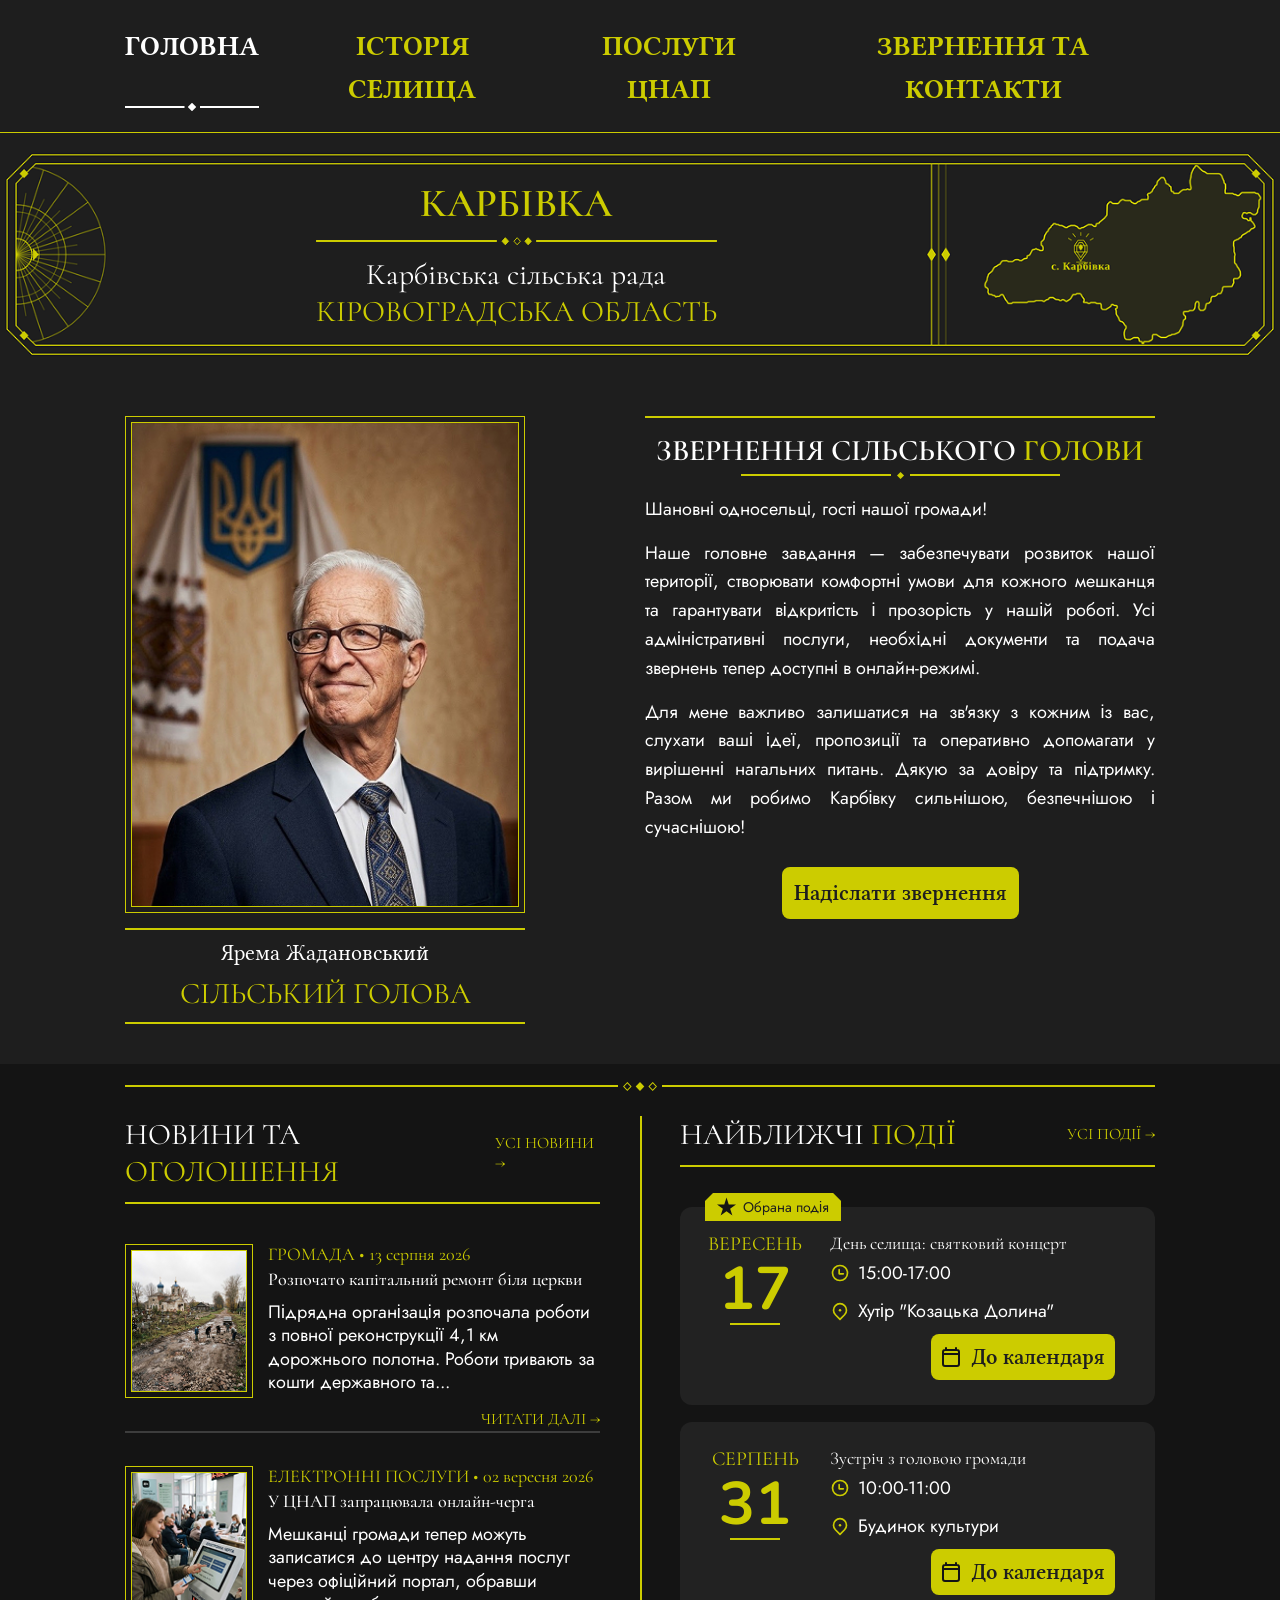
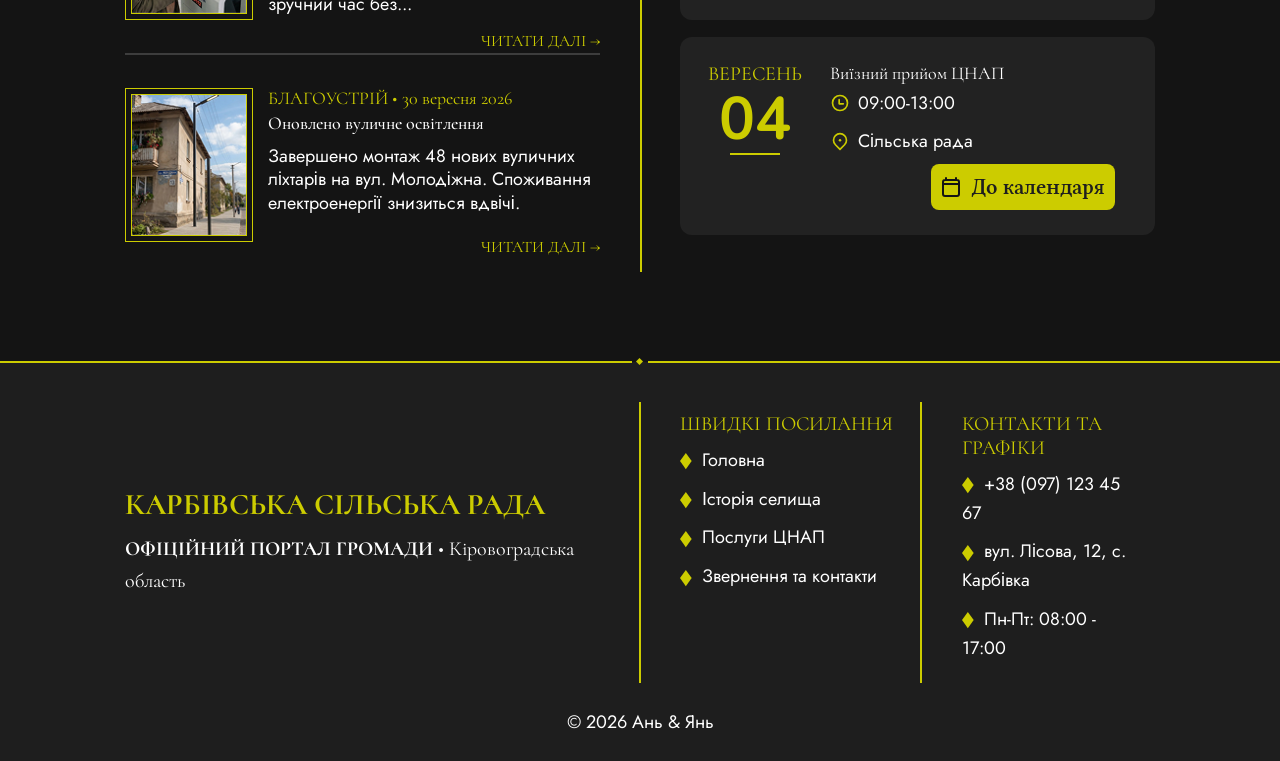
==== commit 1257e1f5: "Коміт 2" ====
--- a/index.html
+++ b/index.html
@@ -62,130 +62,132 @@
 					<a class="btn" href="contact.html">Надіслати звернення</a>
 				</div>
 			</section>
-			<div class="wrap"><div class="dvw"></div></div>
-			<section class="wrap two">
-				<div>
-					<div class="hd">
-						<h2>
-							НОВИНИ ТА
-							<em>ОГОЛОШЕННЯ</em>
-						</h2>
-						<a href="#">УСІ НОВИНИ →</a>
+			<div class="dark">
+				<div class="wrap"><div class="dvw"></div></div>
+				<section class="wrap two">
+					<div>
+						<div class="hd">
+							<h2>
+								НОВИНИ ТА
+								<em>ОГОЛОШЕННЯ</em>
+							</h2>
+							<a href="#">УСІ НОВИНИ →</a>
+						</div>
+						<article class="nw">
+							<div class="pframe"><img src="img/n1.jpg" alt="" /></div>
+							<div>
+								<small>ГРОМАДА • 13 серпня 2026</small>
+								<h3>Розпочато капітальний ремонт біля церкви</h3>
+								<p>
+									Підрядна організація розпочала роботи з повної реконструкції 4,1 км дорожнього
+									полотна. Роботи тривають за кошти державного та...
+								</p>
+								<a href="#">ЧИТАТИ ДАЛІ →</a>
+							</div>
+						</article>
+						<article class="nw">
+							<div class="pframe"><img src="img/n2.jpg" alt="" /></div>
+							<div>
+								<small>ЕЛЕКТРОННІ ПОСЛУГИ • 02 вересня 2026</small>
+								<h3>У ЦНАП запрацювала онлайн-черга</h3>
+								<p>
+									Мешканці громади тепер можуть записатися до центру надання послуг через офіційний
+									портал, обравши зручний час без...
+								</p>
+								<a href="#">ЧИТАТИ ДАЛІ →</a>
+							</div>
+						</article>
+						<article class="nw">
+							<div class="pframe"><img src="img/n3.jpg" alt="" /></div>
+							<div>
+								<small>БЛАГОУСТРІЙ • 30 вересня 2026</small>
+								<h3>Оновлено вуличне освітлення</h3>
+								<p>
+									Завершено монтаж 48 нових вуличних ліхтарів на вул. Молодіжна. Споживання
+									електроенергії знизиться вдвічі.
+								</p>
+								<a href="#">ЧИТАТИ ДАЛІ →</a>
+							</div>
+						</article>
 					</div>
-					<article class="nw">
-						<div class="pframe"><img src="img/n1.jpg" alt="" /></div>
-						<div>
-							<small>ГРОМАДА • 13 серпня 2026</small>
-							<h3>Розпочато капітальний ремонт біля церкви</h3>
-							<p>
-								Підрядна організація розпочала роботи з повної реконструкції 4,1 км дорожнього
-								полотна. Роботи тривають за кошти державного та...
-							</p>
-							<a href="#">ЧИТАТИ ДАЛІ →</a>
+					<div>
+						<div class="hd">
+							<h2>
+								НАЙБЛИЖЧІ
+								<em>ПОДІЇ</em>
+							</h2>
+							<a href="#">УСІ ПОДІЇ →</a>
 						</div>
-					</article>
-					<article class="nw">
-						<div class="pframe"><img src="img/n2.jpg" alt="" /></div>
-						<div>
-							<small>ЕЛЕКТРОННІ ПОСЛУГИ • 02 вересня 2026</small>
-							<h3>У ЦНАП запрацювала онлайн-черга</h3>
-							<p>
-								Мешканці громади тепер можуть записатися до центру надання послуг через офіційний
-								портал, обравши зручний час без...
-							</p>
-							<a href="#">ЧИТАТИ ДАЛІ →</a>
-						</div>
-					</article>
-					<article class="nw">
-						<div class="pframe"><img src="img/n3.jpg" alt="" /></div>
-						<div>
-							<small>БЛАГОУСТРІЙ • 30 вересня 2026</small>
-							<h3>Оновлено вуличне освітлення</h3>
-							<p>
-								Завершено монтаж 48 нових вуличних ліхтарів на вул. Молодіжна. Споживання
-								електроенергії знизиться вдвічі.
-							</p>
-							<a href="#">ЧИТАТИ ДАЛІ →</a>
-						</div>
-					</article>
-				</div>
-				<div>
-					<div class="hd">
-						<h2>
-							НАЙБЛИЖЧІ
-							<em>ПОДІЇ</em>
-						</h2>
-						<a href="#">УСІ ПОДІЇ →</a>
+						<article class="card evt" data-date="2026-09-17" data-from="15:00" data-to="17:00">
+							<span class="tag">
+								<img class="ic" src="img/icons/star.svg" alt="" />
+								Обрана подія
+							</span>
+							<div class="dt">
+								ВЕРЕСЕНЬ
+								<b>17</b>
+							</div>
+							<div>
+								<h3>День селища: святковий концерт</h3>
+								<p>
+									<img class="ic" src="img/icons/clock.svg" alt="" />
+									15:00-17:00
+								</p>
+								<p>
+									<img class="ic" src="img/icons/location.svg" alt="" />
+									<span class="pl">Хутір "Козацька Долина"</span>
+								</p>
+								<button class="btn" type="button">
+									<img class="ic" src="img/icons/calendar.svg" alt="" />
+									До календаря
+								</button>
+							</div>
+						</article>
+						<article class="card evt" data-date="2026-08-31" data-from="10:00" data-to="11:00">
+							<div class="dt">
+								СЕРПЕНЬ
+								<b>31</b>
+							</div>
+							<div>
+								<h3>Зустріч з головою громади</h3>
+								<p>
+									<img class="ic" src="img/icons/clock.svg" alt="" />
+									10:00-11:00
+								</p>
+								<p>
+									<img class="ic" src="img/icons/location.svg" alt="" />
+									<span class="pl">Будинок культури</span>
+								</p>
+								<button class="btn" type="button">
+									<img class="ic" src="img/icons/calendar.svg" alt="" />
+									До календаря
+								</button>
+							</div>
+						</article>
+						<article class="card evt" data-date="2026-09-04" data-from="09:00" data-to="13:00">
+							<div class="dt">
+								ВЕРЕСЕНЬ
+								<b>04</b>
+							</div>
+							<div>
+								<h3>Виїзний прийом ЦНАП</h3>
+								<p>
+									<img class="ic" src="img/icons/clock.svg" alt="" />
+									09:00-13:00
+								</p>
+								<p>
+									<img class="ic" src="img/icons/location.svg" alt="" />
+									<span class="pl">Сільська рада</span>
+								</p>
+								<button class="btn" type="button">
+									<img class="ic" src="img/icons/calendar.svg" alt="" />
+									До календаря
+								</button>
+							</div>
+						</article>
 					</div>
-					<article class="card evt" data-date="2026-09-17" data-from="15:00" data-to="17:00">
-						<span class="tag">
-							<img class="ic" src="img/icons/star.svg" alt="" />
-							Обрана подія
-						</span>
-						<div class="dt">
-							ВЕРЕСЕНЬ
-							<b>17</b>
-						</div>
-						<div>
-							<h3>День селища: святковий концерт</h3>
-							<p>
-								<img class="ic" src="img/icons/clock.svg" alt="" />
-								15:00-17:00
-							</p>
-							<p>
-								<img class="ic" src="img/icons/location.svg" alt="" />
-								<span class="pl">Хутір "Козацька Долина"</span>
-							</p>
-							<button class="btn" type="button">
-								<img class="ic" src="img/icons/calendar.svg" alt="" />
-								До календаря
-							</button>
-						</div>
-					</article>
-					<article class="card evt" data-date="2026-08-31" data-from="10:00" data-to="11:00">
-						<div class="dt">
-							СЕРПЕНЬ
-							<b>31</b>
-						</div>
-						<div>
-							<h3>Зустріч з головою громади</h3>
-							<p>
-								<img class="ic" src="img/icons/clock.svg" alt="" />
-								10:00-11:00
-							</p>
-							<p>
-								<img class="ic" src="img/icons/location.svg" alt="" />
-								<span class="pl">Будинок культури</span>
-							</p>
-							<button class="btn" type="button">
-								<img class="ic" src="img/icons/calendar.svg" alt="" />
-								До календаря
-							</button>
-						</div>
-					</article>
-					<article class="card evt" data-date="2026-09-04" data-from="09:00" data-to="13:00">
-						<div class="dt">
-							ВЕРЕСЕНЬ
-							<b>04</b>
-						</div>
-						<div>
-							<h3>Виїзний прийом ЦНАП</h3>
-							<p>
-								<img class="ic" src="img/icons/clock.svg" alt="" />
-								09:00-13:00
-							</p>
-							<p>
-								<img class="ic" src="img/icons/location.svg" alt="" />
-								<span class="pl">Сільська рада</span>
-							</p>
-							<button class="btn" type="button">
-								<img class="ic" src="img/icons/calendar.svg" alt="" />
-								До календаря
-							</button>
-						</div>
-					</article>
-				</div>
-			</section>
+				</section>
+			</div>
 		</main>
 		<!-- Футер сайту -->
 		<footer class="ft">
--- a/css/base.css
+++ b/css/base.css
@@ -1,5 +1,5 @@
 /* Шрифти з Google Fonts */
-@import url("https://fonts.googleapis.com/css2?family=Cormorant:wght@500;600;700&family=Jost:wght@400;500;600&family=Libertinus+Serif:wght@400;600;700&family=Nunito:wght@600;700&display=swap");
+@import url("https://fonts.googleapis.com/css2?family=Cormorant:wght@400;500;600;700&family=Jost:wght@400;500;600&family=Libertinus+Serif:wght@400;600;700&family=Nunito:wght@600;700&display=swap");
 
 :root {
 	/* ширина сторінки */
--- a/css/layout.css
+++ b/css/layout.css
@@ -17,7 +17,7 @@
 }
 nav {
     display: flex;
-    justify-content: center;
+    justify-content: space-between;
     gap: clamp(20px, 3.5vw, var(--space-lg));
 }
 nav a {
@@ -25,6 +25,7 @@
     padding-bottom: 6px;
     font-family: var(--font-menu);
     font-size: clamp(18px, 2.1vw, var(--size-menu));
+    font-weight: var(--fw-bold);
     text-transform: uppercase;
     color: var(--color-accent);
 }
@@ -68,7 +69,7 @@
 
 .ft {
     position: relative;
-    background: var(--color-bg-dark);
+    background: var(--color-bg);
     padding-top: var(--space-lg);
     /* border-top прибрано, лінію тепер малює ::before */
 }
@@ -95,31 +96,58 @@
 }
 .fg {
     display: grid;
-    grid-template-columns: 1fr 280px 320px;
-    align-items: center;
+    grid-template-columns: 50% 280px 1fr;
+    align-items: stretch;
 }
 .fg > div {
     padding: var(--space-xs) var(--space-md);
 }
 .fg > div:first-child {
+    align-self: center;
     padding-left: 0;
 }
+
+
+.fg > div:nth-child(2) {
+    margin-left: -1px;
+    padding-left: calc(var(--space-lg) - 1px);
+}
+
+
+.fg > div:nth-child(3) {
+    padding-left: var(--space-lg);
+}
+
+
 .fg h3 {
-    font-size: 28px;
+    font-size: var(--size-menu);
+    font-weight: var(--fw-bold);
     margin-bottom: var(--space-xs);
 }
 
+
+.fg p {
+    font-weight: normal;
+    font-family: var(--font-head);
+    font-size: 20px;
+}
 
 .fc {
     border-left: 2px solid var(--color-accent);
 }
 .fc h4 {
     margin-bottom: var(--space-xs);
+    font-weight: var(--fw-regular);
+    font-family: var(--font-head);
+    font-size: 20px;
 }
 .fc a,
 .fc p {
     display: block;
     margin: var(--space-xs) 0;
+    font-family: var(--font-text);
+    font-size: var(--size-p);
+    font-weight: var(--fw-regular);
 }
 .fc a::before,
 .fc p::before {
@@ -135,11 +163,10 @@
     --fc-dia: url("data:image/svg+xml,<svg xmlns='http://www.w3.org/2000/svg' width='12' height='17' viewBox='0 0 12 17'><polygon points='5.83,0 11.66,8.12 5.83,16.25 0,8.12' fill='black'/></svg>");
 }
 
-
 .cp {
     padding: var(--space-md);
     text-align: center;
-}
-
-
-
+    font-family: var(--font-text);
+    font-size: var(--size-p);
+    font-weight: var(--fw-regular);
+}
--- a/css/home.css
+++ b/css/home.css
@@ -7,16 +7,15 @@
 	font-size: clamp(32px, 4vw, var(--size-h2));
 }
 .bt .dv {
-	width: 60%;
 	margin: var(--space-xs) auto;
 }
 .bt h2 {
-	font: var(--fw-regular) 24px var(--font-menu);
+	font: var(--fw-regular) 30px var(--font-head);
 	color: var(--color-white);
 	text-transform: none;
 }
 .bt p {
-	font: var(--fw-regular) 28px var(--font-head);
+	font: var(--fw-regular) 30px var(--font-head);
 	color: var(--color-accent);
 	text-transform: uppercase;
 }
@@ -34,10 +33,11 @@
 	background: url("../img/header.png") center / 100% 100% no-repeat;
 }
 
+/* Звернення голови */
 .addr {
 	display: grid;
 	grid-template-columns: 400px 1fr;
-	gap: 60px;
+	gap: 120px;
 	padding-block: var(--space-lg);
 }
 .mayor img {
@@ -51,7 +51,7 @@
 }
 .mayor span {
 	display: block;
-	font-family: var(--font-menu);
+	font: var(--fw-regular) 22px var(--font-menu);
 }
 .mayor b {
 	display: block;
@@ -61,34 +61,51 @@
 	text-transform: uppercase;
 }
 .mtxt {
+	max-width: 650px;
 	border-top: 2px solid var(--color-accent);
-	padding-top: var(--space-md);
+	padding-top: 15px;
 }
 .mtxt .ttl {
 	color: var(--color-white);
 	font-size: 30px;
 }
+
 .mtxt p {
 	margin: var(--space-sm) 0;
-}
+	text-align: justify;
+}
+
+.mtxt p:last-of-type {
+	margin-bottom: 0;
+}
+
 .mtxt .btn {
 	display: flex;
 	width: max-content;
-	margin: var(--space-md) auto 0;
+	margin: 25px auto 0;
+	padding: 15px 12px;
+	font: var(--fw-semibold) 22px/1 var(--font-menu);
+}
+
+/* Темна секція з новинами та подіями */
+.dark {
+	padding-top: 18px;
+	background: var(--color-bg-dark);
 }
 .two {
+	--row-h: 210px; /* висота рядка: підставте виміряну висоту картки .evt */
 	position: relative;
 	display: grid;
 	grid-template-columns: 1fr 1fr;
 	padding-bottom: var(--space-lg);
 }
 .two::before {
-	content: '';
-	position: absolute;
-	left: 50%;
-	top: 0;
-	bottom: 0;
-	border-left: 2px solid var(--color-accent);
+    content: '';
+    position: absolute;
+    left: 50%;
+    top: 25px;
+	bottom: 90px;
+    border-left: 2px solid var(--color-accent);
 }
 .two > div {
 	padding: var(--space-md) var(--space-lg);
@@ -99,96 +116,133 @@
 .two > div:last-child {
 	padding-right: 0;
 }
+
+/* Заголовки колонок */
 .hd {
 	display: flex;
 	justify-content: space-between;
-	align-items: baseline;
+	align-items: center;
 	margin-bottom: var(--space-md);
+	padding-bottom: 12px;
+	border-bottom: 2px solid var(--color-accent);
 }
 .hd h2 {
+	font: var(--fw-regular) 30px var(--font-head);
 	color: var(--color-white);
 }
 .hd a {
-	font: 16px var(--font-head);
-	color: var(--color-accent);
-}
+	font: var(--fw-regular) 16px var(--font-head);
+	color: var(--color-accent);
+}
+
+/* Новини */
 .nw {
-	display: grid;
-	grid-template-columns: 100px 1fr;
+	box-sizing: border-box;
+	display: grid;
+	grid-template-columns: calc(115.89px + 12px) 1fr;
 	gap: var(--space-sm);
-	padding: var(--space-sm) 0;
+	height: 202px;
+	margin-bottom: 20px;
+	padding: 13px 0 0;
 	border-bottom: 2px solid #3D3D3D;
+}
+.nw:first-of-type {
+	margin-top: calc(var(--space-lg) - 13px);
 }
 .nw:last-child {
 	border: 0;
 }
+
+.nw > div:not(.pframe) {
+	display: flex;
+	flex-direction: column;
+	padding-bottom: 20px;
+}
+
 .nw .pframe {
 	align-self: start;
 }
 .nw .pframe img {
-	height: 90px;
+	width: 115.89px;
+	height: 141.83px;
 }
 .nw small {
-	font: var(--fw-regular) 16px var(--font-head);
+	font: var(--fw-regular) 18px/1.2 var(--font-head);
 	color: var(--color-accent);
 }
 .nw h3 {
-	margin: 4px 0;
-	font: var(--fw-regular) 16px var(--font-menu);
+	margin: 4px 0 10px;
+	font: var(--fw-medium) 18px/1.2 var(--font-head);
 	color: var(--color-white);
 	text-transform: none;
 }
 .nw p {
-	font-size: 16px;
+	margin: 0;
+	font: var(--fw-regular) 18px/1.3 var(--font-text);
 }
 .nw a {
 	display: block;
+	margin-top: auto;
+	padding-top: 15px;
 	text-align: right;
-	font: 16px var(--font-head);
-	color: var(--color-accent);
-}
+	font: var(--fw-regular) 16px/1.2 var(--font-head);
+	color: var(--color-accent);
+}
+
+/* Події */
 .evt {
+	box-sizing: border-box;
 	position: relative;
 	display: grid;
 	grid-template-columns: 100px 1fr;
-	gap: var(--space-sm);
-	margin-bottom: var(--space-md);
+	gap: 25px;
+	margin-bottom: 17px;
+	padding: var(--space-md) 40px var(--space-md) var(--space-md);
+}
+.evt,
+.evt:hover {
+	border: 0;
+}
+.evt > div:not(.dt) {
+	display: flex;
+	flex-direction: column;
 }
 .evt:nth-of-type(1) {
 	margin-top: var(--space-lg);
 }
 .evt .tag {
 	position: absolute;
-	top: -26px;
-	left: var(--space-sm);
+	top: -14px;
+	left: var(--space-md);
+	z-index: 1;
 	display: flex;
 	align-items: center;
 	gap: 6px;
-	padding: 2px 12px;
-	border-radius: 8px 8px 0 0;
+	padding: 4px 12px;
 	background: var(--color-accent);
 	color: var(--color-bg);
-	font-size: 13px;
+	font: var(--fw-regular) 14px var(--font-text);
+	clip-path: polygon(8px 0, calc(100% - 8px) 0, 100% 8px, 100% 100%, 0 100%, 0 8px);
 }
 .dt {
 	text-align: center;
-	font: var(--fw-semibold) 20px var(--font-head);
+	font: var(--fw-regular) 20px var(--font-head);
 	color: var(--color-accent);
 }
 .dt b {
 	display: block;
-	font: var(--fw-semibold) var(--size-num)/1.1 var(--font-num);
-	color: var(--color-white);
+	font: var(--fw-bold) 60px/1.1 var(--font-num);
+	color: var(--color-accent);
 }
 .dt b::after {
 	content: '';
 	display: block;
-	width: 36px;
-	margin: 6px auto 0;
-	border-bottom: 2px solid var(--color-white);
+	width: 50px;
+	margin: 1px auto 0;
+	border-bottom: 2px solid var(--color-accent);
 }
 .evt h3 {
-	font: 16px var(--font-menu);
+	font: var(--fw-regular) 18px var(--font-head);
 	color: var(--color-white);
 	text-transform: none;
 }
@@ -197,8 +251,15 @@
 	align-items: center;
 	gap: 8px;
 	margin: 6px 0;
-	font-size: 16px;
+	font: var(--fw-regular) 18px var(--font-text);
+}
+.evt p:last-of-type {
+	margin-bottom: 0;
 }
 .evt .btn {
-	margin: var(--space-xs) 0 0 auto;
-}
+	display: flex;
+	width: max-content;
+	margin: 10px 0 0 auto;
+	padding: 12px 10px;
+	font: var(--fw-semibold) 22px/1 var(--font-menu);
+}
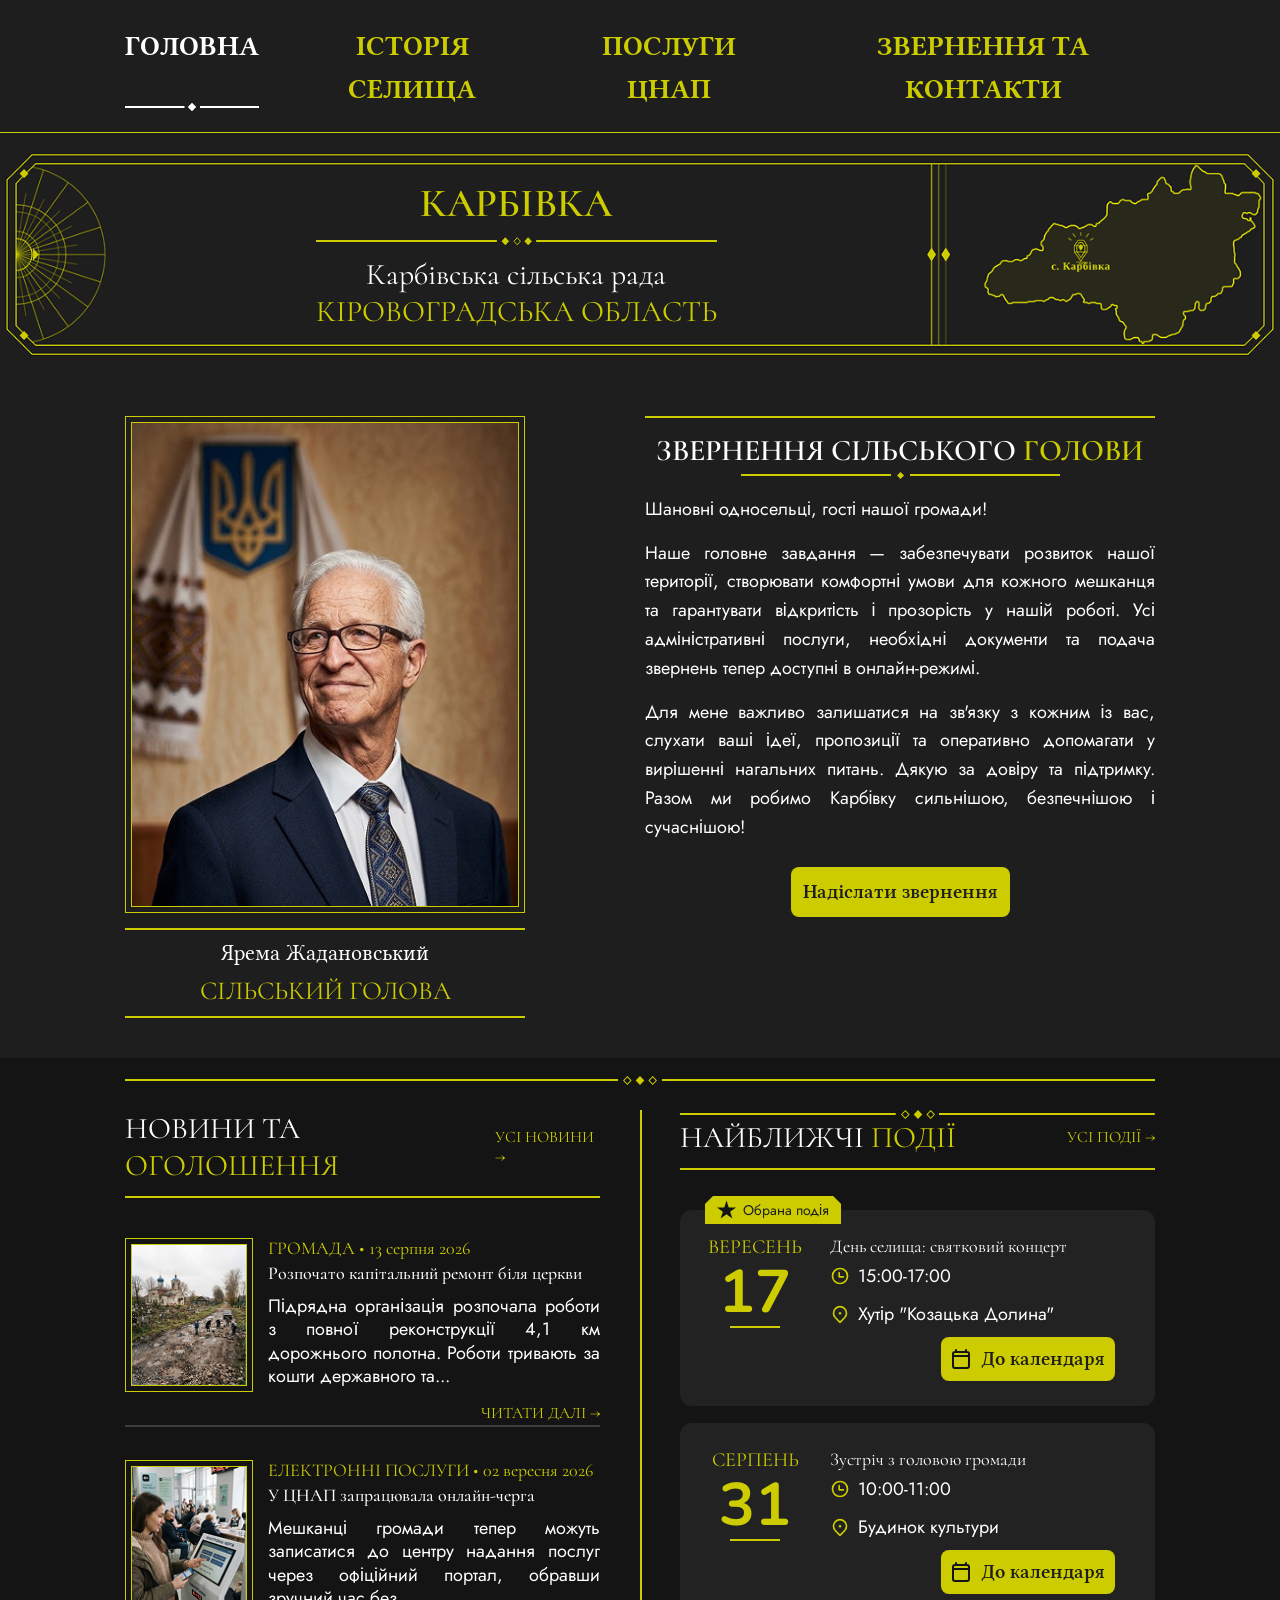
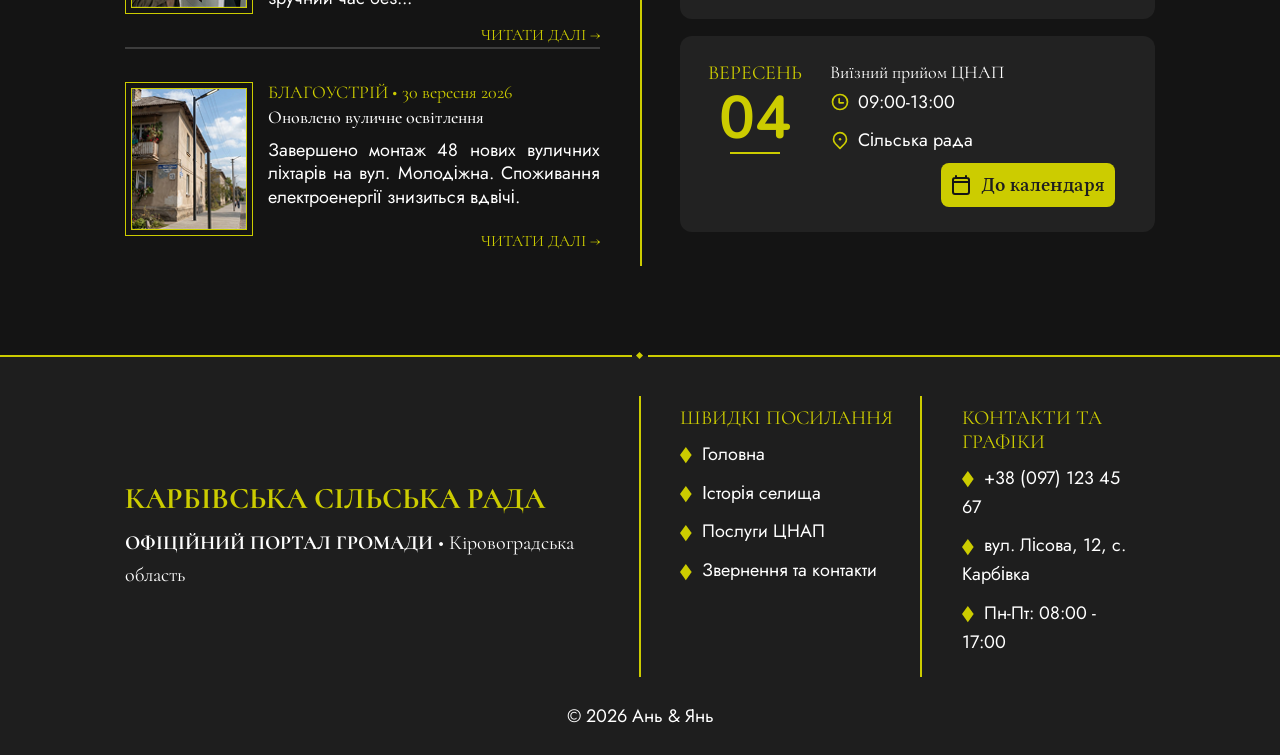
==== commit fab5bcd1: "Коміт 4" ====
--- a/index.html
+++ b/index.html
@@ -14,14 +14,19 @@
 	<body data-p="home">
 		<!-- Шапка сайту -->
 		<header class="top">
-			<button class="burger" aria-label="Меню">
-				<img class="" src="img/icons/menu.svg" alt="" />
-			</button>
+			<a class="brand" href="index.html">Карбівська сільська рада</a>
+			<button class="burger" type="button" aria-label="Меню" aria-expanded="false" aria-controls="nav"></button>
+			<div class="nav-overlay"></div>
 			<nav id="nav">
+				<div class="nav-head">
+					<span>Навігація</span>
+					<button class="nav-close" type="button" aria-label="Закрити меню"></button>
+				</div>
 				<a href="index.html" class="on">Головна</a>
 				<a href="history.html">Історія селища</a>
 				<a href="services.html">Послуги ЦНАП</a>
-				<a href="contact.html">Звернення та контакти</a>
+				<a href="contact.html">Звернення та <span class="lw">контакти</span></a>
+				<p class="nav-foot">Карбівська сільська рада</p>
 			</nav>
 		</header>
 		<main>
@@ -32,6 +37,7 @@
 					<h2>Карбівська сільська рада</h2>
 					<p>Кіровоградська область</p>
 				</div>
+				<img class="ban-map" src="img/karbivka2.png" alt="Карта: Карбівка на мапі Кіровоградської області" />
 			</section>
 			<section class="wrap addr">
 				<figure class="mayor">
@@ -111,6 +117,7 @@
 						</article>
 					</div>
 					<div>
+						<div class="dvw dvw-mob"></div>
 						<div class="hd">
 							<h2>
 								НАЙБЛИЖЧІ
--- a/css/base.css
+++ b/css/base.css
@@ -102,3 +102,7 @@
 	background: var(--color-bg-dark);
 	--bg-sec: var(--color-bg-dark);
 }
+
+[hidden] {
+	display: none !important;
+}
--- a/css/layout.css
+++ b/css/layout.css
@@ -6,14 +6,13 @@
     border-bottom: 1px solid var(--color-accent);
     text-align: center;
 }
-.burger {
+/* Елементи мобільного меню: на ПК не показуються */
+.brand,
+.burger,
+.nav-head,
+.nav-foot,
+.nav-overlay {
     display: none;
-    margin: 0 auto;
-    padding: 6px 12px;
-    border: 1px solid var(--color-accent);
-}
-.burger img {
-    width: 26px;
 }
 nav {
     display: flex;
@@ -65,7 +64,6 @@
     transform: translateX(-50%);
     clip-path: polygon(50% 0, 100% 50%, 50% 100%, 0 50%);
 }
-
 
 .ft {
     position: relative;
--- a/css/home.css
+++ b/css/home.css
@@ -20,7 +20,6 @@
 	text-transform: uppercase;
 }
 
-/* Банер: фото 1443 на 240 як фон, текст по центру вільної частини */
 .ban {
 	display: flex;
 	align-items: center;
@@ -33,6 +32,10 @@
 	background: url("../img/header.png") center / 100% 100% no-repeat;
 }
 
+.ban-map {
+	display: none;
+}
+
 /* Звернення голови */
 .addr {
 	display: grid;
@@ -56,7 +59,7 @@
 .mayor b {
 	display: block;
 	margin-top: var(--space-xs);
-	font: var(--fw-regular) 30px var(--font-head);
+	font: var(--fw-regular) 26px var(--font-head);
 	color: var(--color-accent);
 	text-transform: uppercase;
 }
@@ -84,7 +87,7 @@
 	width: max-content;
 	margin: 25px auto 0;
 	padding: 15px 12px;
-	font: var(--fw-semibold) 22px/1 var(--font-menu);
+	font: var(--fw-semibold) 20px/1 var(--font-menu);
 }
 
 /* Темна секція з новинами та подіями */
@@ -93,7 +96,7 @@
 	background: var(--color-bg-dark);
 }
 .two {
-	--row-h: 210px; /* висота рядка: підставте виміряну висоту картки .evt */
+	--row-h: 210px;
 	position: relative;
 	display: grid;
 	grid-template-columns: 1fr 1fr;
@@ -177,6 +180,7 @@
 	text-transform: none;
 }
 .nw p {
+	text-align: justify;
 	margin: 0;
 	font: var(--fw-regular) 18px/1.3 var(--font-text);
 }
@@ -261,5 +265,18 @@
 	width: max-content;
 	margin: 10px 0 0 auto;
 	padding: 12px 10px;
-	font: var(--fw-semibold) 22px/1 var(--font-menu);
+	font: var(--fw-semibold) 20px/1 var(--font-menu);
+}
+
+.nw a,
+.hd a {
+	text-decoration: underline;
+	text-decoration-color: transparent;
+	text-decoration-thickness: 1px;
+	text-underline-offset: 4px;
+	transition: text-decoration-color 0.2s;
+}
+.nw a:hover,
+.hd a:hover {
+	text-decoration-color: var(--color-accent);
 }
--- a/css/responsive.css
+++ b/css/responsive.css
@@ -16,36 +16,284 @@
 	}
 }
 @media (max-width: 900px) {
+	.top {
+		display: flex;
+		align-items: center;
+		justify-content: space-between;
+		padding: 18px var(--space-side);
+		text-align: left;
+	}
+	.brand {
+		display: block;
+		max-width: calc(100% - 50px);
+		font: var(--fw-bold) 26px/1.1 var(--font-head);
+		text-transform: uppercase;
+		color: var(--color-accent);
+	}
+
+	/* Бургер: три жовті лінії */
 	.burger {
 		display: block;
-	}
+		flex: none;
+		width: 30px;
+		height: 20px;
+		margin: 0;
+		padding: 0;
+		border: 0;
+		background:
+			linear-gradient(var(--color-accent), var(--color-accent)) 0 0 / 100% 2px no-repeat,
+			linear-gradient(var(--color-accent), var(--color-accent)) 0 50% / 100% 2px no-repeat,
+			linear-gradient(var(--color-accent), var(--color-accent)) 0 100% / 100% 2px no-repeat;
+	}
+
+	/* Затемнення сторінки */
+	.nav-overlay {
+		display: block;
+		position: fixed;
+		inset: 0;
+		z-index: 99;
+		background: rgba(0, 0, 0, 0.6);
+		opacity: 0;
+		visibility: hidden;
+		transition: opacity 0.3s, visibility 0.3s;
+	}
+
+	/* Висувна панель */
 	nav {
-		display: none;
+		position: fixed;
+		top: 0;
+		right: 0;
+		z-index: 100;
+		width: min(360px, 56vw);
+		min-width: 220px;
+		height: 100vh;
+		height: 100dvh;
+		margin: 0;
+		padding-bottom: var(--space-lg);
 		flex-direction: column;
 		align-items: center;
+		justify-content: flex-start;
 		gap: 0;
-		margin-top: var(--space-sm);
-	}
-	nav.open {
+		background: var(--color-bg-dark);
+		border-left: 2px solid var(--color-accent);
+		overflow-y: auto;
+		transform: translateX(100%);
+		visibility: hidden;
+		transition: transform 0.3s, visibility 0.3s;
+	}
+	body.menu-open {
+		overflow: hidden;
+	}
+	body.menu-open nav {
+		transform: none;
+		visibility: visible;
+	}
+	body.menu-open .nav-overlay {
+		opacity: 1;
+		visibility: visible;
+	}
+
+	.nav-head {
 		display: flex;
-	}
+		align-items: center;
+		justify-content: space-between;
+		align-self: stretch;
+		margin-bottom: var(--space-lg);
+		padding: 14px 20px;
+		border-bottom: 2px solid var(--color-accent);
+		font: var(--fw-bold) var(--size-h3) var(--font-head);
+		text-transform: uppercase;
+		color: var(--color-accent);
+	}
+	.nav-close {
+		position: relative;
+		flex: none;
+		width: 28px;
+		height: 28px;
+	}
+	.nav-close::before,
+	.nav-close::after {
+		content: '';
+		position: absolute;
+		left: 50%;
+		top: 50%;
+		width: 24px;
+		height: 2px;
+		background: var(--color-accent);
+		transform: translate(-50%, -50%) rotate(45deg);
+	}
+	.nav-close::after {
+		transform: translate(-50%, -50%) rotate(-45deg);
+	}
+
 	nav a {
-		padding: 10px 0;
-	}
-	.addr,
+		position: relative;
+		display: block;
+		width: max-content;
+		max-width: calc(100% - 40px);
+		margin: 0 20px 12px;
+		padding: 8px 0 14px;
+		font-family: var(--font-menu);
+		font-size: 22px;
+		font-weight: var(--fw-bold);
+		line-height: 1.2;
+		text-align: center;
+	}
+
+	nav a .lw {
+		display: inline-block;
+	}
+
+	.nav-foot {
+		display: block;
+		align-self: stretch;
+		margin-top: auto;
+		padding: var(--space-md) 20px 0;
+		font: var(--fw-bold) var(--size-h3)/1.3 var(--font-head);
+		text-transform: uppercase;
+		color: var(--color-accent);
+	}
 	.two,
 	.ev,
-	.cg,
 	.fg {
 		grid-template-columns: 1fr;
 	}
 
-	.ban {
+	/* Розділювач під «Контакти та розклад прийому»: на всю ширину, ромби звичайного розміру.
+   :not(.l) виключає лінію під «Офіційні бланки», селектор не чіпає сторінку історії */
+.ttl.m + .dv:not(.l) {
+	width: 100%;
+	max-width: none;
+	height: 9px;
 	aspect-ratio: auto;
-	min-height: 200px;
-	padding: var(--space-md);
-	background-size: cover;
-	}
+	margin: 3px 0 0;
+	-webkit-mask:
+		linear-gradient(#000, #000) left center / calc(50% - 21.75px) 2px no-repeat,
+		linear-gradient(#000, #000) right center / calc(50% - 21.75px) 2px no-repeat,
+		url("data:image/svg+xml,<svg xmlns='http://www.w3.org/2000/svg' width='33.5' height='8.5' viewBox='0 0 33.5 8.5'><g fill='none' stroke='black' stroke-width='1'><polygon points='4.25,0.707 7.793,4.25 4.25,7.793 0.707,4.25'/><polygon points='29.25,0.707 32.793,4.25 29.25,7.793 25.707,4.25'/></g><polygon points='16.75,0 21,4.25 16.75,8.5 12.5,4.25' fill='black'/></svg>") center / 33.5px 8.5px no-repeat;
+	mask:
+		linear-gradient(#000, #000) left center / calc(50% - 21.75px) 2px no-repeat,
+		linear-gradient(#000, #000) right center / calc(50% - 21.75px) 2px no-repeat,
+		url("data:image/svg+xml,<svg xmlns='http://www.w3.org/2000/svg' width='33.5' height='8.5' viewBox='0 0 33.5 8.5'><g fill='none' stroke='black' stroke-width='1'><polygon points='4.25,0.707 7.793,4.25 4.25,7.793 0.707,4.25'/><polygon points='29.25,0.707 32.793,4.25 29.25,7.793 25.707,4.25'/></g><polygon points='16.75,0 21,4.25 16.75,8.5 12.5,4.25' fill='black'/></svg>") center / 33.5px 8.5px no-repeat;
+}
+
+/* Дві колонки з вертикальною лінією між ними */
+.cg {
+	grid-template-columns: 1fr 1fr;
+	justify-content: stretch; /* скидає center з services.css */
+	padding: 28px 0;
+}
+.cg > div:first-child {
+	padding: 0 30px 0 30px; /* лівий відступ = правому відступу від лінії */
+}
+.cg > div:last-child {
+	padding: 0 30px 0 30px;
+	border-left: 1px solid var(--color-accent);
+}
+
+/* Контакти: іконки без квадратних рамок, кнопка і мапа по центру колонки */
+.ci {
+	align-items: flex-start;
+	gap: 10px;
+}
+.ci .sq {
+	width: 30px;
+	height: 29px; /* = line-height тексту, іконка стоїть на рівні першого рядка */
+	border: 0;
+}
+.ci .sq img {
+	width: 26px;
+	height: 26px;
+}
+.cg .btn {
+	display: flex;
+	width: max-content;
+	margin: 20px auto 0;
+	padding: 12px 12px;
+	font-size: 20px;
+	border-radius: var(--radius-md);
+}
+.map-link {
+	margin: var(--space-md) auto 0;
+}
+
+/* Розклад: день ліворуч, час праворуч */
+#sch,
+.brk {
+	max-width: none;
+}
+#sch li {
+	justify-content: space-between;
+	padding: 8px 5px;
+	font-size: 18px;
+}
+#sch li.today span {
+	margin-left: 20px; /* «Ср» зсунуто вправо від ромба */
+}
+#sch li.today::before {
+	left: 5px;
+}
+.brk {
+	padding: 10px 0;
+	border-bottom: 0;
+}
+.brk .ic {
+	width: 24px;
+	height: 24px;
+}
+
+.ban {
+	width: auto; /* скидає width: 100% з home.css */
+	max-width: none;
+	aspect-ratio: auto;
+	min-height: 0;
+	justify-content: center;
+	gap: 20px;
+	margin: var(--space-md) var(--space-side);
+	padding: 30px 35px;
+	background: none; /* прибирає header.png */
+	border: 3px solid var(--color-accent);
+	outline: 3px solid var(--color-accent);
+	outline-offset: -12px; /* 6px проміжку між лініями */
+}
+.ban .bt {
+	--h1: clamp(26px, 4.6vw, 40px);
+	display: flex;
+	flex-direction: column;
+	align-items: center;
+	flex: none;
+}
+.ban .bt h1 {
+	order: 0;
+	font-size: var(--h1);
+}
+.ban .bt .dv {
+	order: 1;
+	width: calc(var(--h1) * 4.6); /* довжина слова «КАРБІВКА» */
+	height: 9px;
+	aspect-ratio: auto;
+	margin: 2px 0 2px;
+	-webkit-mask-size: 439px 9px;
+	mask-size: 439px 9px;
+	-webkit-mask-position: center;
+	mask-position: center;
+}
+.ban .bt p {
+	order: 2;
+	font-size: clamp(20px, 3.4vw, 30px);
+}
+.ban .bt h2 {
+	order: 3;
+	margin-top: 5px;
+	font-size: clamp(20px, 3.2vw, 28px);
+	font-weight: var(--fw-semibold);
+}
+.ban-map {
+	display: block;
+	flex: none;
+	width: 34%;
+	height: auto;
+}
 
 	.two::before {
 		display: none;
@@ -66,20 +314,176 @@
 	.ev.r > div {
 		text-align: left;
 	}
-	.mayor {
-		max-width: 380px;
-		margin: 0 auto;
-	}
+	.addr {
+	grid-template-columns: 280px 1fr;
+	column-gap: 30px;
+	row-gap: 0;
+	padding-block: var(--space-md);
+}
+.mtxt {
+	display: contents; /* заголовок, розділювач, абзаци й кнопка стають елементами сітки .addr */
+}
+.mtxt .ttl {
+	grid-column: 1 / -1;
+	grid-row: 1;
+}
+.mtxt .dv {
+	grid-column: 1 / -1;
+	grid-row: 2;
+	margin: 3px auto var(--space-md);
+}
+.mayor {
+	grid-column: 1;
+	grid-row: 3 / span 4; /* фото з підписом займає лівий бік під заголовком */
+	align-self: start;
+	max-width: none;
+	margin: 0;
+}
+.mtxt p,
+.mtxt .btn {
+	grid-column: 2;
+}
+.mtxt p {
+	margin: 0 0 var(--space-md);
+}
+.mtxt p:last-of-type {
+	margin-bottom: 0;
+}
 	.fc {
 		border-left: 0;
 	}
 	.fg > div {
 		padding-inline: 0;
 	}
+
+	.dark {
+	padding-top: 0; /* прибирає 18px з home.css */
+}
+.dvw {
+	transform: translateY(-50%); /* центр розділювача лягає на межу двох кольорів */
+}
+.dark .dvw {
+	width: 100%;
+	max-width: none;
+}
+.dark .dvw.dvw-mob {
+	display: block;
+	transform: none; /* без зсуву вгору, який потрібен лише першому розділювачу */
+	margin-bottom: var(--space-md);
+}
+.nw {
+	grid-template-columns: 250px 1fr;
+	height: auto;
+	min-height: 210px;
+}
+.nw .pframe img {
+	width: 100%;
+	height: 150px;
+}
+
+.hd {
+	flex-direction: column;
+	align-items: stretch;
+	gap: 6px;
+}
+.hd h2 {
+	text-align: center;
+}
+.hd a {
+	align-self: flex-end; /* «Усі новини» під заголовком праворуч */
+}
+
+.sv .btn {
+	width: 70%; /* скидає 100% з services.css */
+	align-self: center; /* картка .sv є flex-колонкою, тож центруємо кнопку по горизонталі */
+	padding: 8px;
+	font-size: 20px;
+	text-align: center;
+	text-wrap: balance;
+	border-radius: var(--radius-md);
+}
+
+.fr .btn {
+	padding: 12px;
+	font-size: 15px;
+	font-weight: var(--fw-semibold);
+	border-radius: var(--radius-md); /* 10px */
+}
+
 }
 @media (max-width: 600px) {
+	nav a.on:has(.lw)::before,
+	nav a.on:has(.lw)::after {
+		display: none;
+	}
+	nav a.on .lw {
+		position: relative;
+		display: inline-block;
+		padding-bottom: 14px;
+	}
+	nav a.on .lw::before {
+		content: '';
+		position: absolute;
+		left: 0;
+		right: 0;
+		bottom: 1px;
+		height: 9px;
+		background:
+			linear-gradient(var(--color-white), var(--color-white)) left center / calc(50% - 7.5px) 2px no-repeat,
+			linear-gradient(var(--color-white), var(--color-white)) right center / calc(50% - 7.5px) 2px no-repeat;
+	}
+	nav a.on .lw::after {
+		content: '';
+		position: absolute;
+		left: 50%;
+		bottom: 1.25px;
+		width: 8.5px;
+		height: 8.5px;
+		background: var(--color-white);
+		transform: translateX(-50%);
+		clip-path: polygon(50% 0, 100% 50%, 50% 100%, 0 50%);
+	}
+	.nav-head {
+		font-size: 18px;
+	}
+	.nav-foot {
+		font-size: 18px;
+	}
+	nav a {
+		max-width: calc(100% - 16px);
+		margin: 0 8px 4px;
+		padding: 8px 0 12px;
+		font-size: 22px;
+		line-height: 1.15;
+	}
+	nav {
+		width: 57vw;
+		min-width: 0;
+		padding-bottom: var(--space-md);
+	}
+	.nav-head {
+		align-self: auto;
+		width: calc(100% - 16px);
+		margin: 0 8px var(--space-md);
+		padding: 12px 8px;
+	}
+	.nav-foot {
+		align-self: auto;
+		width: calc(100% - 16px);
+		margin-left: 8px;
+		padding: var(--space-md) 8px 0;
+	}
+	.nw .pframe img {
+		width: 100%;
+		height: auto;
+		aspect-ratio: 5 / 2; /* пропорція кадру з макета, ≈ 340 / 136 */
+		object-fit: cover;
+	}
 	:root {
 		--space-side: 20px;
+	}
+	.brand {
+		font-size: 18px;
 	}
 	.grid3,
 	.grid3.o,
@@ -112,4 +516,639 @@
 	.dv.s {
 		width: 60%;
 	}
-}
+
+/* ───── Головна: телефон ───── */
+.ban {
+	flex-direction: column; /* текст зверху, мапа під ним */
+	gap: 20px;
+	padding: 25px 15px;
+}
+.ban .bt {
+	--h1: 24px; /* від нього рахується довжина розділювача */
+}
+.ban .bt h1 {
+	font-size: 24px;
+}
+.ban .bt h2 {
+	order: 2; /* «Карбівська сільська рада» (біла) йде перед областю */
+	margin-top: 5px;
+	font-size: 22px;
+}
+.ban .bt p {
+	order: 3;
+	font-size: 22px;
+}
+.ban-map {
+	width: min(60%, 220px);
+}
+
+.addr {
+	grid-template-columns: 1fr; /* одна колонка */
+	padding-block: var(--space-md);
+}
+.mayor,
+.mtxt .ttl,
+.mtxt .dv,
+.mtxt p,
+.mtxt .btn {
+	grid-column: 1;
+	grid-row: auto; /* скидає розташування з блоку планшета */
+}
+.mayor {
+	justify-self: center;
+	width: min(100%, 230px);
+	margin-bottom: var(--space-lg);
+}
+.mayor span,
+.mayor b {
+	font-size: 18px;
+}
+.mtxt .ttl {
+	font-size: 20px;
+}
+.mtxt .dv {
+	margin: 3px auto var(--space-md);
+}
+.mtxt p {
+	margin: 0 0 var(--space-md);
+	font-size: 15px;
+}
+.mtxt .btn {
+	display: flex;
+	width: max-content;
+	margin: var(--space-md) auto 0;
+	padding: 12px;
+	font-size: 18px;
+}
+
+/* ───── Головна: новини, телефон ───── */
+.hd h2 {
+	font-size: 22px;
+}
+.hd a {
+	font-size: 13px;
+}
+.nw {
+	grid-template-columns: 1fr; /* фото зверху, текст під ним */
+	height: auto;
+	min-height: 0;
+	gap: var(--space-xs);
+	padding-bottom: var(--space-sm);
+}
+.nw .pframe {
+	width: 100%;
+}
+.nw > div:not(.pframe) {
+	padding-bottom: 0;
+}
+.nw small {
+	font-size: 15px;
+}
+.nw h3 {
+	margin: 6px 0 8px;
+	font-size: 15px;
+}
+.nw p {
+	font-size: 15px;
+	text-align: justify;
+}
+.nw a {
+	padding-top: 10px;
+	font-size: 13px;
+}
+}
+
+/* ───────── Історія: планшет (600–900px) ───────── */
+.br-tab { display: none; }
+.hy { display: none; }
+
+
+@media (min-width: 600px) and (max-width: 900px) {
+    .tl {
+        --u: 32px;
+        aspect-ratio: 744 / 610;
+        max-height: none;
+        margin-top: -30px;
+        margin-bottom: -80px;
+    }
+
+
+    .tl::before {
+        background: url("data:image/svg+xml,<svg xmlns='http://www.w3.org/2000/svg' viewBox='0 0 744 610' preserveAspectRatio='none'><path d='M-2.84857 144.293C135.863 99.7818 162.833 112.727 153.97 202.881C139.711 500.875 303.786 284.79 482.499 214.314C661.211 143.837 664.632 269.443 646.184 301.954C627.735 334.465 494.906 503.532 616.188 565.523C649.559 577.967 724.676 564.812 747.84 548.292' fill='none' stroke='%23CCCC00' stroke-width='8'/></svg>") center / 100% 100% no-repeat;
+    }
+
+
+    .tl .yr {
+        font-family: var(--font-num);
+        font-size: 32px;
+        font-weight: var(--fw-bold);
+    }
+
+
+    .yr::before { left: calc(50% + var(--dx, 0em)); }
+
+
+    .tip2 {
+        --ext: 0px;
+        display: flex;
+        align-items: stretch;
+        gap: 0.5em;
+        box-sizing: border-box;
+        width: 313px !important;
+        height: 107px !important;
+        padding: 3px;
+        border: 1px solid var(--color-accent);
+        background-image: none;
+        white-space: normal;
+        text-align: left;
+    }
+
+
+    .tip2 .ph {
+        flex: 0 0 122px;
+        width: 122px;
+        height: 99px;
+        object-fit: cover;
+        aspect-ratio: auto;
+        margin: 0;
+        border-width: 1px;
+    }
+
+
+    .tip2 .tx {
+        display: flex;
+        flex-direction: column;
+        justify-content: space-between;
+        flex: 1;
+        min-width: 0;
+        padding: 0.5em 0.4em 0.2em 0;
+    }
+
+
+    .tip2 .tx span {
+        font-family: var(--font-head);
+        font-size: 20px;
+        font-weight: var(--fw-bold);
+    }
+
+
+    .tip2 a {
+        right: 0;
+        bottom: 0;
+        margin: 0.6em 0 0 auto;
+        font-family: var(--font-head);
+        font-size: 15px;
+        font-weight: var(--fw-regular);
+    }
+
+
+    .ttl .br-tab { display: block; }
+    .tip2 .br-tab { display: block; }
+    .tip2 .hy { display: inline; }
+
+
+    .ttl {
+        font-family: var(--font-head);
+        font-size: 32px;
+        font-weight: var(--fw-bold);
+        text-align: center;
+        line-height: 1.15;
+        margin: 0;
+    }
+
+
+    .dv {
+        width: 622px;
+        max-width: 100%;
+        margin: 0 auto 24px;
+    }
+
+
+    .ev,
+    .ev.r {
+        grid-template-columns: 1fr;
+        gap: 16px;
+    }
+
+
+    .ev.r figure,
+    .ev.r .ph-col { order: 0; }
+
+
+    .ev .ph-col {
+        width: 622px;
+        max-width: 100%;
+        margin-inline: auto;
+    }
+
+
+    .ev .pframe {
+        width: 100%;
+        margin-inline: 0;
+    }
+
+
+    .ev .pframe img { aspect-ratio: 600 / 335; }
+
+
+    .tl-link {
+        font-family: var(--font-head);
+        font-size: 17px;
+        font-weight: var(--fw-medium);
+        text-align: right;
+        margin-top: 12px;
+    }
+
+
+    .ev > div:not(.ph-col),
+    .ev.r > div:not(.ph-col) {
+        width: 100%;
+        max-width: 622px;
+        margin-inline: auto;
+        text-align: left;
+    }
+
+
+    .ev h3,
+    .ev.r h3 {
+        margin: 0 0 var(--space-md);
+        text-align: left;
+    }
+
+
+    .ev h3 b {
+        font-family: var(--font-num);
+        font-size: 32px;
+        font-weight: var(--fw-bold);
+    }
+
+
+    .ev h3 span {
+        font-family: var(--font-head);
+        font-size: 32px;
+        font-weight: var(--fw-bold);
+    }
+
+
+    .ev p {
+        font-family: var(--font-text);
+        font-size: 17px;
+        font-weight: var(--fw-regular);
+    }
+
+
+    .dvw {
+        width: 622px;
+        max-width: 100%;
+        margin-inline: auto;
+    }
+
+
+    main > .sec:first-child { padding-top: 30px; }
+}
+
+/* ───────── Форма звернення: планшет (600–900px) ───────── */
+@media (min-width: 600px) and (max-width: 900px) {
+    .fm {
+        box-sizing: border-box;
+        width: 616px;
+        max-width: 100%;
+        min-height: 952px;
+        margin: 30px auto 0;
+        padding: 28px 22px;
+
+
+    }
+
+
+    .fm h4 {
+        margin: 18px 0 8px;
+        font-size: 16px;
+    }
+
+
+    /* вид звернення: 2 × 2 */
+    .types {
+        grid-template-columns: 1fr 1fr;
+        gap: 12px 14px;
+    }
+
+
+    .types button {
+        padding: 8px;
+        font-size: 14px;
+    }
+
+
+    .types b {
+        margin-bottom: 6px;
+        font-size: 13px;
+        font-weight: var(--fw-medium);
+    }
+
+
+    /* про вас: 2 колонки */
+    .g2 {
+        gap: 4px 14px;
+    }
+
+
+    .fm input:not([type='checkbox']) {
+        padding: 6px 0;
+        border-bottom-width: 1px;
+        font-size: 14px;
+    }
+
+
+    /* суть питання */
+    .lb {
+        margin-top: 10px;
+        font-size: 14px;
+        text-transform: uppercase;
+    }
+
+
+    .fm select,
+    .fm textarea {
+        padding: 8px 12px;
+        border-width: 1px;
+        font-size: 14px;
+    }
+
+
+    .fm textarea {
+        min-height: 150px;
+    }
+
+
+    /* чекбокс */
+    .chk {
+        align-items: flex-start;
+        gap: 10px;
+        margin: 16px 0 8px;
+        font-size: 14px;
+    }
+
+
+    .chk input {
+        width: 22px;
+        height: 22px;
+        border-width: 1px;
+    }
+
+
+    .btn.c {
+        padding: 12px 14px;
+        font-size: 20px;
+    }
+
+
+    .fm h4 {
+        font-size: 20px;
+    }
+
+
+    .types b {
+        font-size: 17px;
+        margin-bottom: 12px;
+    }
+
+
+    .types button {
+        font-size: 17px;
+    }
+
+
+    .fm input:not([type='checkbox']) {
+        font-size: 17px;
+    }
+
+
+    .lb {
+        font-size: 17px;
+        font-weight: var(--fw-medium);
+    }
+
+
+    .fm select,
+    .fm textarea {
+        font-size: 17px;
+    }
+
+
+    .chk {
+        font-size: 17px;
+    }
+
+
+    .err {
+        min-height: 0;
+        margin-top: 0;
+    }
+
+
+    .err:not(:empty) {
+        margin-top: 4px; /* відступ зʼявляється, тільки коли є текст помилки */
+    }
+
+
+    .types button {
+        padding: 8px 12px 22px; /* зверху 8, з боків 8, знизу 14 */
+    }
+
+
+    .fm select {
+        box-sizing: border-box;
+        width: 552px;
+        max-width: 100%;
+        height: 48px;
+        padding: 0 14px;
+    }
+
+
+    .btn.c {
+        display: block;
+        width: 235px;
+        height: 53px;
+        width: fit-content;
+        margin: var(--space-xs) auto 0;
+        text-transform: lowercase;
+    }
+
+
+    .btn.c::first-letter {
+        text-transform: uppercase;
+    }
+
+
+    .fm {
+        padding: 40px;
+    }
+
+
+    .lb {
+        margin-top: 12px;    /* зверху */
+        margin-bottom: 12px;  /* знизу, до поля */
+    }
+
+
+    .fm select,
+    .fm textarea {
+        margin-top: 12px !important; /* щоб відступ не додавався двічі */
+    }
+
+
+    .btn.c {
+        margin: 24px auto 24px;
+    }
+
+
+    .fm {
+        padding-bottom: 0; /* нижній відступ тепер дає margin кнопки */
+    }
+   
+    .grid3.o {
+        display: flex;
+        flex-wrap: wrap;
+        justify-content: center; /* остання картка в неповному рядку стає по центру */
+        gap: 24px;
+        max-width: 624px;
+        margin-inline: auto;
+        padding: 0;
+    }
+
+
+    /* остання картка по центру */
+    .grid3.o .card:last-child:nth-child(odd) {
+        grid-column: 1 / -1;
+        width: calc(50% - 12px);
+        justify-self: center;
+    }
+
+
+    .grid3.o .card {
+        box-sizing: border-box;
+        flex: 0 0 calc((100% - 24px) / 2); /* рівно дві в ряд */
+        width: auto;
+        max-width: none;
+        height: 188px;
+        margin: 0;
+        padding: 14px 16px;
+    }
+
+
+    .grid3.o .card:last-child:nth-child(odd) {
+        grid-column: 2 / span 2;
+        justify-self: stretch;
+        width: auto;
+        margin: 0;
+    }
+
+
+    .grid3.o .card h3 {
+        font-size: 20px;
+        white-space: nowrap; /* «Через Дію» в один рядок */
+    }
+
+
+    .grid3.o .card p {
+        font-size: 17px;
+        margin: 10px 0;
+        line-height: 1.3;
+    }
+
+
+    .ttl {
+        font-size: 32px;
+    }
+}
+
+/* ───────── Футер: планшет (600–900px) ───────── */
+@media (min-width: 600px) and (max-width: 900px) {
+    .fg {
+        grid-template-columns: 1fr 1fr;
+        max-width: 622px;
+        margin-inline: auto;
+    }
+
+
+    /* назва порталу: на всю ширину, по центру */
+    .fg > div:first-child {
+        grid-column: 1 / -1;
+        text-align: center;
+        padding: 0 0 var(--space-xs);
+    }
+
+
+    .fg > div:first-child p {
+        margin-top: -8px;
+        margin-bottom: 9px;
+    }
+
+
+    .fg > div:nth-child(2),
+    .fg > div:nth-child(3) {
+        padding-top: 0;
+    }
+
+
+    .fg > div:nth-child(2) h3,
+    .fg > div:nth-child(3) h3,
+    .fg > div:nth-child(2) h4,
+    .fg > div:nth-child(3) h4 {
+        margin-top: 0;
+    }
+
+
+    .fg > div:nth-child(2) {
+        padding-left: 26px;
+        border-left: 0; /* лінія тільки між колонками */
+    }
+
+
+    .fg > div:nth-child(2) a,
+    .fg > div:nth-child(3) a,
+    .fg > div:nth-child(3) p {
+        padding-left: 4px;
+    }
+
+
+    /* вертикальна лінія між колонками, коротша знизу */
+    .fg > div:nth-child(3) {
+        border-left: 2px solid;
+        border-image: linear-gradient(var(--color-accent) calc(100% - 18px), transparent 0) 1;
+    }
+
+
+    .fg > div:nth-child(3) p {
+        white-space: nowrap;
+    }
+
+
+    /* розміри шрифтів */
+    .fg h3 {
+        font-size: 26px;
+    }
+
+
+    .fg p {
+        font-size: 18px;
+    }
+
+
+    .fc h4 {
+        font-size: 18px;
+    }
+
+
+    .fc a,
+    .fc p {
+        font-size: 17px;
+    }
+
+
+    .cp {
+        padding: 12px var(--space-md);
+        font-size: 17px;
+    }
+}
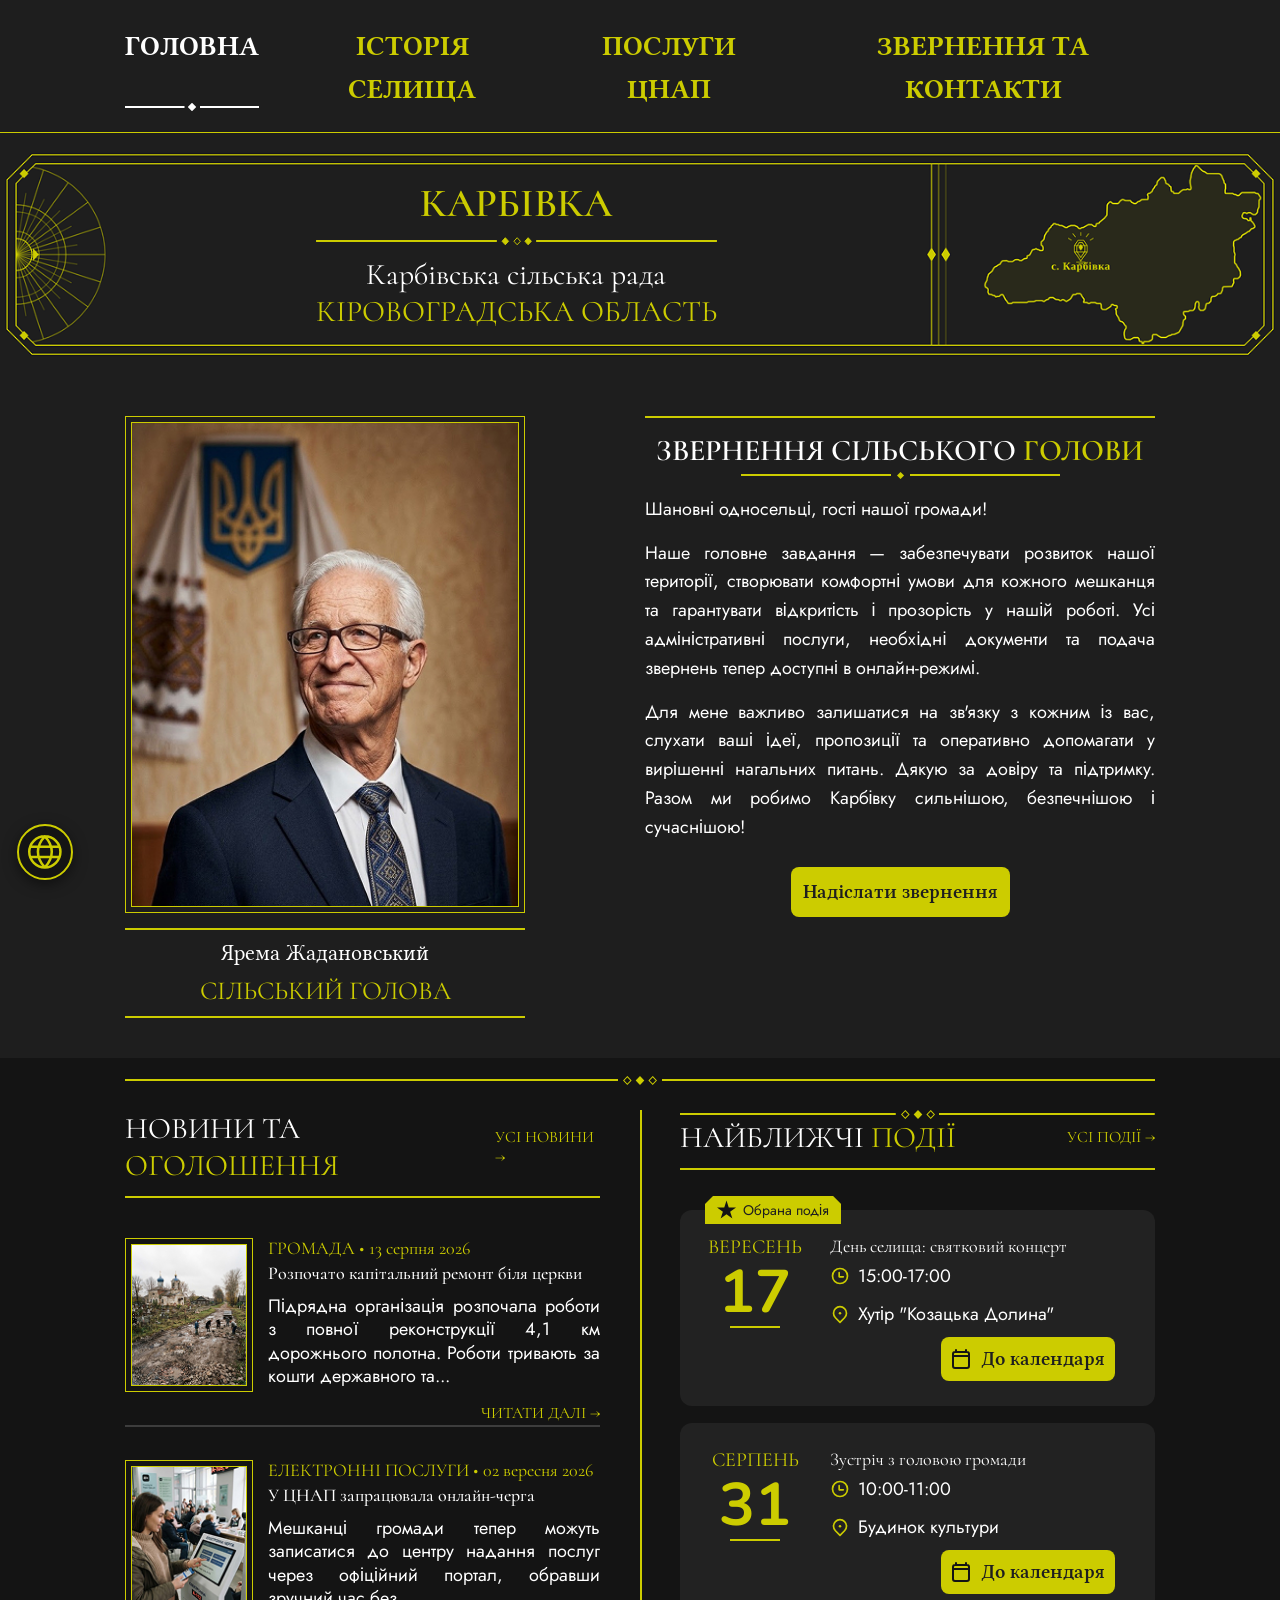
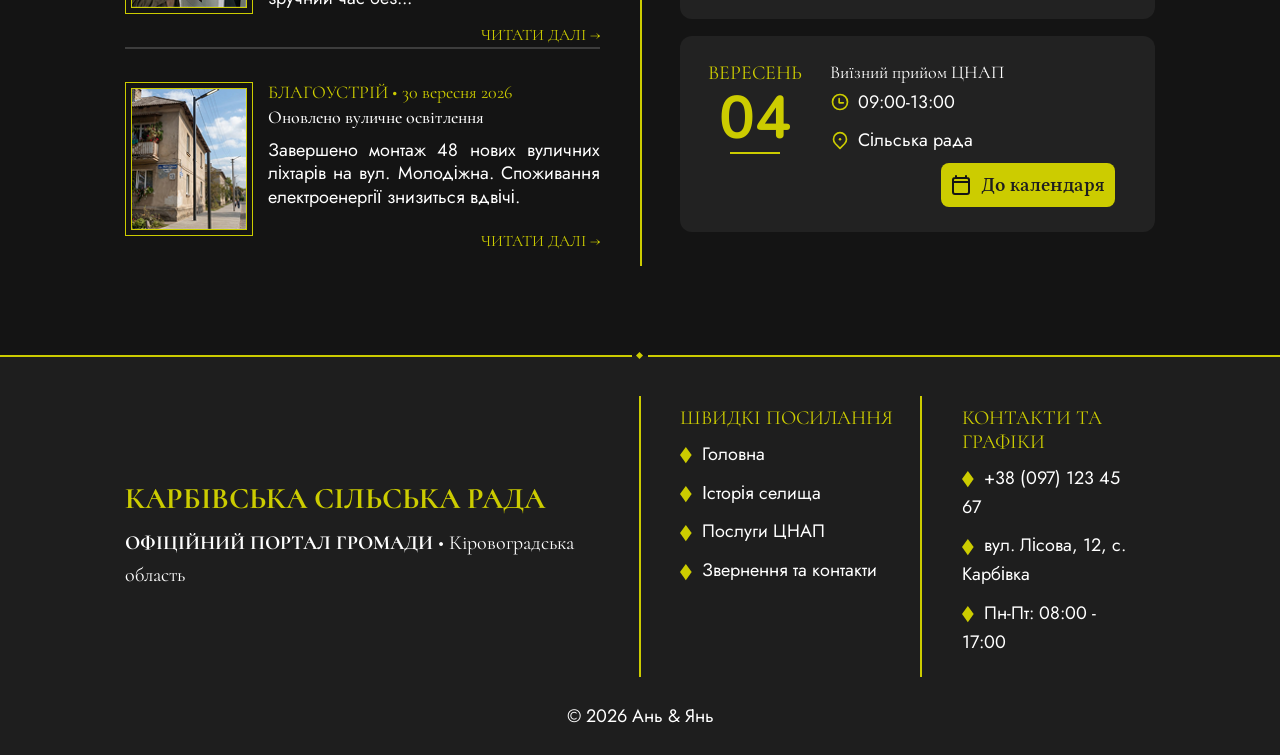
==== commit df3a7516: "Вимога від замовника (№5)" ====
--- a/index.html
+++ b/index.html
@@ -12,7 +12,6 @@
 		<link rel="stylesheet" href="css/responsive.css" />
 	</head>
 	<body data-p="home">
-		<!-- Шапка сайту -->
 		<header class="top">
 			<a class="brand" href="index.html">Карбівська сільська рада</a>
 			<button class="burger" type="button" aria-label="Меню" aria-expanded="false" aria-controls="nav"></button>
@@ -196,7 +195,6 @@
 				</section>
 			</div>
 		</main>
-		<!-- Футер сайту -->
 		<footer class="ft">
 			<div class="wrap fg">
 				<div>
@@ -224,6 +222,7 @@
 		</footer>
 		<script src="js/common/utils.js"></script>
 		<script src="js/common/nav.js"></script>
+		<script src="js/common/social.js"></script>
 		<script src="js/pages/home.js"></script>
 	</body>
 </html>
--- a/css/layout.css
+++ b/css/layout.css
@@ -167,4 +167,231 @@
     font-family: var(--font-text);
     font-size: var(--size-p);
     font-weight: var(--fw-regular);
+}
+
+/* ═════════════ Соцмережі ═════════════
+   ПК (від 901px): кнопка-глобус .soc
+   Планшет і телефон (до 900px): висувна панель .sp знизу зліва */
+
+
+/* ───── Кружки з іконками (спільне): жовтий фон, чорна іконка ───── */
+.soc-list a,
+.sp a {
+    display: grid;
+    place-items: center;
+    width: 40px;
+    height: 40px;
+    border-radius: 50%;
+    border: 2px solid var(--color-accent);
+    background: var(--color-accent);
+}
+.soc-list a img,
+.sp a img {
+    width: 22px;
+    height: 22px;
+    object-fit: contain;
+    transition: transform 0.2s, filter 0.2s;
+}
+
+/* Наведення (лише там, де є миша): іконка збільшується, позаду біле світіння */
+@media (hover: hover) {
+    .soc-list a:hover img,
+    .sp a:hover img {
+        transform: scale(1.25);
+        filter: drop-shadow(0 0 3px #fff) drop-shadow(0 0 6px #fff);
+    }
+    .soc-list a:hover,
+    .sp a:hover {
+        background: #b3b300;
+    }
+}
+/* На дотик те саме, поки палець тисне */
+.soc-list a:active img,
+.sp a:active img {
+    transform: scale(1.25);
+    filter: drop-shadow(0 0 3px #fff) drop-shadow(0 0 6px #fff);
+}
+.soc-list a:focus-visible,
+.sp a:focus-visible,
+.soc-btn:focus-visible,
+.sp-tab:focus-visible {
+    outline: 2px solid #fff;
+    outline-offset: 2px;
+}
+
+
+/* ───── ПК: кнопка-глобус ───── */
+.soc {
+    position: fixed;
+    left: max(16px, env(safe-area-inset-left, 0px));
+    bottom: max(20px, env(safe-area-inset-bottom, 0px));
+    z-index: 90; /* нижче за мобільне меню (99–100) */
+    display: flex;
+    flex-direction: column;
+    align-items: center;
+    gap: 10px;
+}
+.soc-btn {
+    display: grid;
+    place-items: center;
+    width: 56px;
+    height: 56px;
+    border-radius: 50%;
+    border: 2px solid var(--color-accent);
+    background: var(--color-bg-dark);
+    box-shadow: 0 4px 14px rgba(0, 0, 0, 0.5);
+    transition: box-shadow 0.2s;
+}
+.soc-btn:hover {
+    box-shadow: 0 0 14px rgba(204, 204, 0, 0.45);
+}
+.globe {
+    width: 34px;
+    height: 34px;
+    object-fit: contain;
+    transition: transform 0.6s ease;
+}
+.soc.open .globe {
+    transform: rotate(360deg); /* глобус робить оберт */
+}
+
+/* Панель із кружками над кнопкою */
+.soc-list {
+    display: flex;
+    flex-direction: column;
+    gap: 8px;
+    padding: 8px; /* 40 + 2×8 = 56px, як ширина кнопки */
+    border: 1px solid var(--color-accent);
+    border-radius: 28px;
+    background: var(--color-bg-dark);
+    transform-origin: bottom center;
+    opacity: 0;
+    visibility: hidden;
+    transform: translateY(12px) scale(0.85);
+    transition: transform 0.3s, opacity 0.3s, visibility 0.3s;
+}
+.soc.open .soc-list {
+    opacity: 1;
+    visibility: visible;
+    transform: none;
+}
+
+
+/* Планшет і телефон: висувна панель знизу зліва */
+.sp {
+    display: none;
+    position: fixed;
+    left: 0;
+    bottom: max(16px, env(safe-area-inset-bottom, 0px));
+    z-index: 90;
+    width: clamp(56px, 15vw, 72px);
+    padding: 8px 0;
+    background: var(--color-bg-dark);
+    border: 1px solid var(--color-accent);
+    border-left: 0;
+    transition: transform 0.3s;
+}
+.sp-list {
+    display: flex;
+    flex-direction: column;
+    align-items: center;
+    gap: 8px;
+}
+
+.sp-tab {
+    position: absolute;
+    left: 100%;
+    bottom: 0;
+    width: 24px;
+    height: 48px;
+    border-radius: 0 8px 8px 0;
+    background: var(--color-accent);
+}
+.sp-tab::before {
+    content: '';
+    position: absolute;
+    left: 50%;
+    top: 50%;
+    width: 8px;
+    height: 8px;
+    border-left: 2px solid var(--color-bg);
+    border-bottom: 2px solid var(--color-bg);
+    transform: translate(-30%, -50%) rotate(45deg);
+    transition: transform 0.3s;
+}
+.sp.closed {
+    transform: translateX(-100%);
+}
+.sp.closed .sp-tab::before {
+    transform: translate(-70%, -50%) rotate(225deg);
+}
+
+body.menu-open .soc,
+body.menu-open .sp {
+    display: none;
+}
+
+@media (max-width: 900px) {
+    .soc {
+        display: none;
+    }
+    .sp {
+        display: block;
+    }
+}
+
+/* Телефон (до 600px) */
+@media (max-width: 600px) {
+    .sp {
+        width: 44px;
+        bottom: max(12px, env(safe-area-inset-bottom, 0px));
+        padding: 6px 0;
+        background: var(--color-bg-dark);
+    }
+    .sp-list {
+        gap: 6px;
+    }
+    .sp a {
+        width: 32px;
+        height: 32px;
+        border-width: 1px;
+    }
+    .sp a img {
+        width: 18px;
+        height: 18px;
+    }
+    .sp-tab {
+        width: 20px;
+        height: 40px;
+    }
+}
+
+/* Телефон горизонтально: панель вужча, іконки менші, щоб вміститись по висоті */
+@media (max-width: 900px) and (max-height: 450px) {
+    .sp {
+        bottom: 8px;
+        padding: 4px 0;
+    }
+    .sp-list {
+        gap: 4px;
+    }
+    .sp a {
+        width: 32px;
+        height: 32px;
+    }
+    .sp a img {
+        width: 18px;
+        height: 18px;
+    }
+}
+
+@media (prefers-reduced-motion: reduce) {
+    .globe,
+    .soc-list,
+    .sp,
+    .sp-tab::before,
+    .soc-list a img,
+    .sp a img {
+        transition: none;
+    }
 }
--- a/css/responsive.css
+++ b/css/responsive.css
@@ -616,6 +616,234 @@
 	padding-top: 10px;
 	font-size: 13px;
 }
+
+/* ───── Головна: події, телефон ───── */
+.evt {
+	grid-template-columns: 70px 1fr;
+	gap: 15px;
+	padding: var(--space-md) var(--space-sm);
+}
+.evt .tag {
+	top: -10px;
+	padding: 3px 10px;
+	font-size: 10px;
+}
+.evt .tag .ic {
+	width: 12px;
+	height: 12px;
+}
+.dt {
+	font-size: 15px;
+}
+.dt b {
+	font-size: 32px;
+}
+.dt b::after {
+	width: 32px; /* лінія під числом пропорційно меншому числу */
+}
+.evt h3 {
+	font-size: 15px;
+}
+.evt p {
+	font-size: 15px;
+	gap: 6px;
+}
+.evt p .ic {
+	width: 16px;
+	height: 16px;
+}
+.evt .btn {
+	padding: 10px;
+	font-size: 15px;
+	border-radius: 10px;
+}
+.evt .btn .ic {
+	width: 16px;
+	height: 16px;
+}
+
+.two {
+	padding-bottom: 0;
+}
+.two > div:last-child {
+	padding-bottom: 0;
+}
+.evt:last-of-type {
+	margin-bottom: var(--space-md); /* 25px до лінії футера */
+}
+
+.nw:last-child {
+	margin-bottom: 0;
+	padding-bottom: 0;
+}
+.two > div:first-child {
+	padding-bottom: var(--space-md); /* 25px від «Читати далі» до розділювача */
+}
+.two > div:last-child {
+	padding-top: 0; /* прибирає подвійний відступ над розділювачем */
+	padding-bottom: 0;
+}
+
+/* ───── Послуги ЦНАП: телефон ───── */
+
+/* Заголовки секцій (.ttl.m має вищу специфічність, тому вказую обидва) */
+.ttl,
+.ttl.m {
+	font-size: 24px;
+}
+
+/* Пошук */
+.srch input {
+	font-size: 15px;
+}
+
+/* Картки послуг */
+.sv h3 {
+	font-size: 18px;
+}
+.sv li {
+	font-size: 15px;
+}
+.sv .btn {
+	width: 90%; /* скидає 70% з блоку 900px */
+	padding: 12px;
+	font-size: 15px;
+}
+
+/* Бланки: іконка + текст зверху, кнопка по центру нижче */
+.fr {
+	display: grid;
+	grid-template-columns: auto 1fr;
+	align-items: start;
+	column-gap: 10px;
+	row-gap: 14px;
+	padding: 18px 0;
+}
+
+.fr h3 {
+	text-align: justify;
+	font-size: 15px;
+}
+.fr small {
+	margin-top: 8px;
+	font-size: 15px;
+}
+.fr .btn {
+	grid-column: 1 / -1;  /* на всю ширину під іконкою і текстом */
+	justify-self: center; /* по центру */
+	padding: 12px 22px;
+	font-size: 15px;
+	border-radius: var(--radius-md);
+}
+
+/* Контакти і розклад: одна колонка замість двох */
+.cg {
+	grid-template-columns: 1fr;
+	padding: 20px 0;
+}
+.cg > div:first-child {
+	padding: 0 20px 24px;
+}
+.cg > div:last-child {
+	padding: 24px 20px 0;
+	border-left: 0;
+	border-top: 1px solid var(--color-accent);
+}
+.cg h4 {
+	margin-bottom: var(--space-sm);
+	font-size: 18px;
+}
+.ci {
+	font-size: 15px;
+	line-height: 1.5;
+}
+.ci .sq {
+	height: 22px;
+}
+.ci .sq img {
+	width: 22px;
+	height: 22px;
+}
+.cg .btn {
+	font-size: 15px;
+}
+#sch li,
+#sch li span,
+.brk {
+	font-size: 15px;
+}
+.tip {
+	padding: 16px var(--space-sm);
+	font-size: 15px;
+}
+.tip::before {
+	margin-right: var(--space-xs);
+}
+
+
+.fr div {
+	align-self: center;
+	min-width: 0;
+}
+/* Іконка в бланках: ромб 30×30 */
+.fr .dia {
+	width: 30px;
+	height: 30px;
+	margin: 7px 10px 7px 7px; /* ліва вершина ромба збігається з початком лінії */
+}
+.fr .dia img {
+	width: 15px;
+	height: 15px;
+}
+
+/* Іконки в картках послуг: 40×40 */
+.sv .sq {
+	width: 40px;
+	height: 40px;
+}
+.sv .sq img {
+	width: 20px;
+	height: 20px;
+}
+
+/* ───── Футер: телефон ───── */
+.fg > div:first-child {
+	padding: 0 0 var(--space-sm);
+}
+.fg h3 {
+	font-size: 22px;
+	text-align: center;
+	line-height: 1.2;
+}
+.fg > div:first-child p {
+	font-size: 18px;
+	text-align: center;
+}
+
+/* Обидва блоки посилань зсунуті від лівого краю */
+.fg > div:nth-child(2),
+.fg > div:nth-child(3) {
+	padding: var(--space-xs) 0 var(--space-xs) 15px;
+}
+.fc h4 {
+	margin-bottom: var(--space-xs);
+	font-size: 18px;
+}
+.fc a,
+.fc p {
+	margin: 8px 0;
+	font-size: 16px;
+}
+.fc a::before,
+.fc p::before {
+	width: 10px;
+	height: 14px;
+}
+
+.cp {
+	padding: var(--space-md) var(--space-sm);
+	font-size: 16px;
+}
 }
 
 /* ───────── Історія: планшет (600–900px) ───────── */
@@ -1006,7 +1234,7 @@
     .fm {
         padding-bottom: 0; /* нижній відступ тепер дає margin кнопки */
     }
-   
+
     .grid3.o {
         display: flex;
         flex-wrap: wrap;
@@ -1061,6 +1289,12 @@
     .ttl {
         font-size: 32px;
     }
+
+	.fm.sent {
+        min-height: 0;
+        padding-bottom: 40px;
+    }
+
 }
 
 /* ───────── Футер: планшет (600–900px) ───────── */
@@ -1151,4 +1385,466 @@
         padding: 12px var(--space-md);
         font-size: 17px;
     }
-}+}
+
+@media (max-width: 599px) {
+    .ev,
+    .ev.r {
+        grid-template-columns: 1fr;
+        gap: 12px;
+        width: 345px;
+        max-width: 100%;
+        margin-inline: auto;
+    }
+
+
+    /* однаковий порядок і вирівнювання для всіх карток */
+    .ev.r figure,
+    .ev.r .ph-col {
+        order: 0;
+    }
+
+
+    .ev.r > div {
+        text-align: left;
+    }
+
+
+    .ev.r h3 {
+        margin-left: 0;
+        text-align: left;
+    }
+
+
+    /* фото: 345 × 148 разом із рамкою */
+    .ev .pframe {
+        width: 345px;
+        height: 148px;
+        max-width: 100%;
+        padding: 6px;
+        border-width: 2px;
+        outline-width: 2px;
+        outline-offset: -7px;
+    }
+
+
+    .ev .pframe img {
+        height: 100%;
+        aspect-ratio: auto;
+    }
+
+
+    /* текст і заголовок по ширині фото */
+    .ev > div:not(.ph-col) {
+        width: 100%;
+    }
+
+
+    /* роздільник між картками */
+    .dv {
+        width: 345px;
+        max-width: 100%;
+        margin-inline: auto;
+    }
+
+
+    .ev h3 {
+        font-size: 24px;
+    }
+
+
+    .ev h3 b {
+        font-size: 24px;
+    }
+
+
+    .ev h3 span {
+        font-size: 24px;
+    }
+
+
+    .ev p {
+        font-size: 15px;
+    }
+
+
+    .tl-link {
+        font-size: 15px;
+    }
+
+
+    .tl-link {
+        width: 345px;
+        max-width: 100%;
+        margin-inline: auto;
+        text-align: right;
+    }
+
+
+    .dv {
+        padding-inline: 0;
+        margin-left: auto !important;
+        margin-right: auto !important;
+    }
+
+
+    .wrap {
+        padding-inline: 0;
+        width: 345px;
+        max-width: 100%;
+        margin-inline: auto;
+    }
+
+
+    .ttl,
+    h1.ttl,
+    h2.ttl {
+        font-size: 24px;
+    }
+
+
+    .br-tab {
+        display: inline;
+    }
+
+
+    .ttl {
+        margin-top: -12px; /* піднімає заголовок; від'ємне значення тягне ще вище */
+    }
+
+
+
+
+@media (max-width: 599px) {
+    .tip2 {
+        --o: 3px;
+        --i: 6px;
+        --ext: 5px;
+        box-sizing: border-box;
+        width: 225px;
+        height: 85px;
+        padding: calc(var(--i) + 1px);
+        display: flex;
+        align-items: center;
+        gap: 8px;
+    }
+
+
+    /* фото 82 × 66 */
+    .tip2 .ph {
+        flex: none;
+        width: 82px;
+        height: 66px;
+        aspect-ratio: auto;
+        margin: 0;
+        border-bottom-width: 1px;
+        margin-left: 4px;
+    }
+
+
+    .tip2 .tx {
+        flex: 1;
+        min-width: 0;
+        display: flex;
+        flex-direction: column;
+        justify-content: space-between;
+        height: 100%;
+        text-align: left;
+        white-space: normal;
+    }
+
+
+    .tip2 .tx span {
+        font-size: 18px;
+        position: relative;
+        top: 4px;
+        left: -4px;
+    }
+
+
+    .tip2 .tx a {
+        position: relative;
+        bottom: 0;
+        right: 4px;
+        top: -4px;
+        margin-top: 0;
+        font-size: 13px;
+    }
+}
+
+
+    .tl {
+        width: 313px;
+        max-width: 100%;
+        margin: 30px auto var(--space-lg);
+        aspect-ratio: 313 / 555;
+        max-height: none;
+        margin-bottom: -50px;
+    }
+
+
+    /* нова лінія */
+    .tl::before {
+        background: url("data:image/svg+xml,<svg xmlns='http://www.w3.org/2000/svg' width='313' height='555' viewBox='0 0 313 555' fill='none'><path d='M236.368 120.778L236.096 118.795L236.053 118.801L236.011 118.808L236.368 120.778ZM2.04649 507.673L0.0870343 507.264L0.0521724 507.434L0.0472054 507.608L2.04649 507.673ZM244.951 1.65535L243.836 3.31072C267.106 19.0395 283.756 33.4945 294.265 46.4641C304.799 59.4649 308.96 70.7131 307.83 80.123C306.71 89.4447 300.314 97.5769 288.267 104.201C276.205 110.832 258.731 115.794 236.096 118.795L236.368 120.778L236.639 122.76C259.504 119.729 277.53 114.677 290.206 107.707C302.895 100.731 310.473 91.6751 311.801 80.6169C313.119 69.647 308.201 57.3231 297.369 43.9542C286.511 30.554 269.504 15.8416 246.066 -5.83211e-06L244.951 1.65535ZM236.368 120.778L236.011 118.808C161.758 131.96 116.459 146.325 92.4967 162.197C80.4817 170.155 73.583 178.655 71.2973 187.804C69.0047 196.981 71.4631 206.363 77.1863 215.824C82.8994 225.268 91.9729 234.977 103.275 244.962C114.592 254.961 128.241 265.318 143.188 276.041C173.166 297.546 208.247 320.444 240.873 345.183L242.078 343.591L243.282 341.999C210.64 317.25 175.248 294.127 145.511 272.795C130.601 262.099 117.082 251.834 105.916 241.97C94.7355 232.092 86.0111 222.699 80.6066 213.765C75.212 204.847 73.233 196.577 75.1785 188.789C77.131 180.974 83.1461 173.198 94.7159 165.534C117.923 150.162 162.477 135.897 236.725 122.747L236.368 120.778ZM242.078 343.591L240.873 345.183C273.271 369.747 289.89 394.312 295.807 416.607C301.714 438.866 297.015 459.078 286.348 475.152C275.658 491.26 258.965 503.217 240.945 508.803C222.926 514.389 203.744 513.562 187.967 504.367L186.965 506.094L185.964 507.82C202.911 517.697 223.297 518.466 242.144 512.624C260.99 506.782 278.46 494.287 289.684 477.373C300.931 460.425 305.897 439.046 299.673 415.597C293.459 392.183 276.153 366.923 243.282 341.999L242.078 343.591ZM2.04649 507.673L4.00591 508.083C8.66241 485.364 18.2473 471.913 30.7219 464.815C43.2621 457.679 59.1094 456.739 76.7209 459.893C111.997 466.209 153.193 488.722 185.964 507.82L186.965 506.094L187.967 504.367C155.287 485.321 113.495 462.417 77.4095 455.956C59.3402 452.72 42.4135 453.552 28.7322 461.336C14.9853 469.158 4.90122 483.776 0.0870343 507.264L2.04649 507.673ZM2.04649 507.673L0.0472054 507.608C-0.304949 519.956 1.25809 528.994 6.27351 536.386C11.2603 543.735 19.456 549.148 31.6111 554.751L32.4419 552.935L33.2727 551.119C21.2771 545.59 13.9277 540.556 9.58069 534.15C5.26237 527.785 3.70302 519.758 4.04577 507.739L2.04649 507.673Z' fill='%23CCCC00'/></svg>") center / 100% 100% no-repeat;
+    }
+
+
+    /* ромб 24 × 27 */
+    .yr::before {
+        width: 24px;
+        height: 27px;
+        background-image: url("data:image/svg+xml,<svg xmlns='http://www.w3.org/2000/svg' width='24' height='27' viewBox='0 0 24 27' fill='none'><rect width='17.9335' height='17.93' transform='matrix(0.665931 0.746013 -0.665224 0.746644 11.9272 0)' fill='%23141414'/><path d='M11.9283 2.23899L12.9261 1.11902L11.9272 0L10.9294 1.11997L11.9283 2.23899ZM21.873 13.3796L22.8719 14.4986L23.8697 13.3786L22.8708 12.2596L21.873 13.3796ZM11.9412 24.5269L10.9434 25.6469L11.9423 26.7659L12.9401 25.646L11.9412 24.5269ZM1.99653 13.3864L0.997638 12.2673L-0.000197872 13.3873L0.998699 14.5063L1.99653 13.3864ZM11.9283 2.23899L10.9305 3.35895L20.8751 14.4995L21.873 13.3796L22.8708 12.2596L12.9261 1.11902L11.9283 2.23899ZM21.873 13.3796L20.8741 12.2605L10.9423 23.4079L11.9412 24.5269L12.9401 25.646L22.8719 14.4986L21.873 13.3796ZM11.9412 24.5269L12.939 23.407L2.99437 12.2664L1.99653 13.3864L0.998699 14.5063L10.9434 25.6469L11.9412 24.5269ZM1.99653 13.3864L2.99543 14.5054L12.9272 3.35801L11.9283 2.23899L10.9294 1.11997L0.997638 12.2673L1.99653 13.3864Z' fill='%23CCCC00'/></svg>");
+    }
+
+
+    /* активний ромб: жовта заливка, біла обводка */
+    .yr.act::before {
+        background-image: url("data:image/svg+xml,<svg xmlns='http://www.w3.org/2000/svg' width='24' height='27' viewBox='0 0 24 27' fill='none'><rect width='17.9335' height='17.93' transform='matrix(0.665931 0.746013 -0.665224 0.746644 11.9272 0)' fill='%23CCCC00'/><path d='M11.9283 2.23899L12.9261 1.11902L11.9272 0L10.9294 1.11997L11.9283 2.23899ZM21.873 13.3796L22.8719 14.4986L23.8697 13.3786L22.8708 12.2596L21.873 13.3796ZM11.9412 24.5269L10.9434 25.6469L11.9423 26.7659L12.9401 25.646L11.9412 24.5269ZM1.99653 13.3864L0.997638 12.2673L-0.000197872 13.3873L0.998699 14.5063L1.99653 13.3864ZM11.9283 2.23899L10.9305 3.35895L20.8751 14.4995L21.873 13.3796L22.8708 12.2596L12.9261 1.11902L11.9283 2.23899ZM21.873 13.3796L20.8741 12.2605L10.9423 23.4079L11.9412 24.5269L12.9401 25.646L22.8719 14.4986L21.873 13.3796ZM11.9412 24.5269L12.939 23.407L2.99437 12.2664L1.99653 13.3864L0.998699 14.5063L10.9434 25.6469L11.9412 24.5269ZM1.99653 13.3864L2.99543 14.5054L12.9272 3.35801L11.9283 2.23899L10.9294 1.11997L0.997638 12.2673L1.99653 13.3864Z' fill='white'/></svg>");
+    }
+
+
+    .tl::after {
+        content: '';
+        position: absolute;
+        inset: -10px 0 -10px 0; /* на 10px вище за .tl, щоб верхній кружечок не обрізався */
+        z-index: 1;
+        pointer-events: none;
+
+
+        /* центри кружечків у px від лівого верхнього кута цього псевдоелемента
+           (початок координат на 10px вище за .tl, тому всі y вже +10px) */
+        --x1: 247px; --y1: 12px;     /* верхній кінець (було 2px -> -2px, +10px) */
+        --x2: 32px;  --y2: 563px;   /* нижній кінець (553px + 10px) */
+
+
+        --c: url("data:image/svg+xml,<svg xmlns='http://www.w3.org/2000/svg' width='12' height='12' viewBox='0 0 12 12' fill='none'><circle cx='5.97891' cy='5.97891' r='4.47891' fill='%23CCCC00' stroke-width='3' stroke='%23CCCC00'/></svg>");
+        background:
+            var(--c) calc(var(--x1) - 6px) calc(var(--y1) - 6px) / 12px 12px no-repeat,
+            var(--c) calc(var(--x2) - 6px) calc(var(--y2) - 6px) / 12px 12px no-repeat;
+    }
+
+
+    .yr.y1 {
+        transform: translate(-100%, -50%); /* рік повністю ліворуч від точки x, y */
+        padding-right: 15px;               /* місце під ромб: 12px (півширини) + 8px проміжок */
+        text-align: right;
+    }
+
+
+    /* ромб: центр точно в точці x, y, на висоті середини тексту */
+    .yr.y1::before {
+        left: 100%;
+        top: 50%;
+        transform: translate(-50%, -50%);
+    }
+
+
+    .yr.y2 {
+        transform: translate(-100%, -50%); /* рік повністю ліворуч від точки x, y */
+        padding-right: 15px;               /* місце під ромб: 12px + 8px проміжок */
+        text-align: right;
+    }
+
+
+    .yr.y2::before {
+        left: 100%;
+        top: 50%;
+        transform: translate(-50%, -50%);
+    }
+
+
+    .yr.y3 {
+        transform: translate(0, -50%); /* рік повністю праворуч від точки x, y */
+        padding-left: 15px;            /* місце під ромб: 12px (півширини) + 8px проміжок */
+        text-align: left;
+    }
+
+
+    /* ромб: центр у точці x, y, на висоті середини тексту */
+    .yr.y3::before {
+        left: 0;
+        top: 50%;
+        transform: translate(-50%, -50%);
+    }
+
+
+    .yr.y4 {
+        transform: translate(0, -50%); /* рік праворуч від точки x, y */
+        padding-left: 15px;            /* 12px (півширини ромба) + 8px проміжок */
+        text-align: left;
+    }
+
+
+    .yr.y4::before {
+        left: 0;
+        top: 50%;
+        transform: translate(-50%, -50%);
+    }
+
+
+    .yr.y5 {
+        transform: translate(0, -50%); /* рік праворуч від точки x, y */
+        padding-left: 15px;            /* 12px (півширини ромба) + 8px проміжок */
+        text-align: left;
+    }
+
+
+    .yr.y5::before {
+        left: 0;
+        top: 50%;
+        transform: translate(-50%, -50%);
+    }
+}
+
+/* ===== Мобільна версія (до 600px) ===== */
+@media (max-width: 600px) {
+    .fm {
+        width: 100%;
+        max-width: 359px;
+        min-height: 897px;
+        margin: 30px auto 0;
+        padding: 30px 15px;
+        box-sizing: border-box;
+    }
+
+    .fm h4 {
+        font-size: 18px;
+    }
+
+    .fm .types b,
+    .fm .types button,
+    .fm input:not([type='checkbox']),
+    .fm .lb,
+    .fm select,
+    .fm textarea,
+    .fm .chk,
+    .fm .btn.c {
+        font-size: 15px;
+    }
+
+    .fm .err {
+        font-size: 12px;
+    }
+
+    .fm.sent .okm {
+        font-size: 18px;
+    }
+
+    .fm .types {
+        grid-template-columns: repeat(2, minmax(0, 1fr));
+        gap: 10px;
+    }
+
+    .fm .types button {
+        padding: 10px 10px 10px 6px;
+    }
+
+    .ttl + .dv {
+        width: 100%;
+        max-width: 359px;
+        min-width: 0;
+        margin-left: auto;
+        margin-right: auto;
+        box-sizing: border-box;
+    }
+
+    .fm h4 {
+        margin: 20px 0 8px;
+    }
+
+    .fm .g2 {
+        grid-template-columns: 1fr;
+        gap: 4px;
+    }
+
+    .fm input:not([type='checkbox']) {
+        padding: 6px 0;
+    }
+
+    .fm .lb {
+        margin-top: 10px;
+    }
+
+    .fm select,
+    .fm textarea {
+        margin-top: 4px;
+        padding: 8px 12px;
+    }
+
+    .fm textarea {
+        height: 150px;
+    }
+
+    .fm .chk {
+        margin: 15px 0 4px;
+        gap: 10px;
+    }
+
+    .fm .err {
+        min-height: 0;
+        margin-top: 2px;
+    }
+
+    .fm {
+        padding-top: 15px;
+    }
+
+    .fm .btn.c {
+        display: block;
+        text-transform: lowercase;
+    }
+
+    .fm .btn.c::first-letter {
+        text-transform: uppercase;
+    }
+
+    .fm.sent > *:not(.okm) {
+        display: none !important;
+    }
+
+    .fm.sent {
+        min-height: 0;
+        padding-top: 30px;
+    }
+
+    .grid3.o .card {
+        width: 100%;
+        max-width: 367px;
+        height: 140px;
+        min-height: 140px;
+        margin-left: auto;
+        margin-right: auto;
+        box-sizing: border-box;
+        position: relative;
+        padding: 20px 25px 20px 70px;
+    }
+
+    .grid3.o .card h3 {
+        display: block;
+        align-items: center;
+        gap: 15px;
+        font-size: 20px;
+    }
+
+    .grid3.o .card p {
+        font-size: 15px;
+        margin: 12px 0;
+    }
+
+    .grid3.o .card .dia {
+        position: absolute;
+        left: 15px;
+        top: 17px;
+        width: 30px;
+        height: 30px;
+        margin: 0;
+    }
+
+    .grid3.o .card .dia img {
+        width: 100%;
+        height: 100%;
+    }
+
+
+}
+
